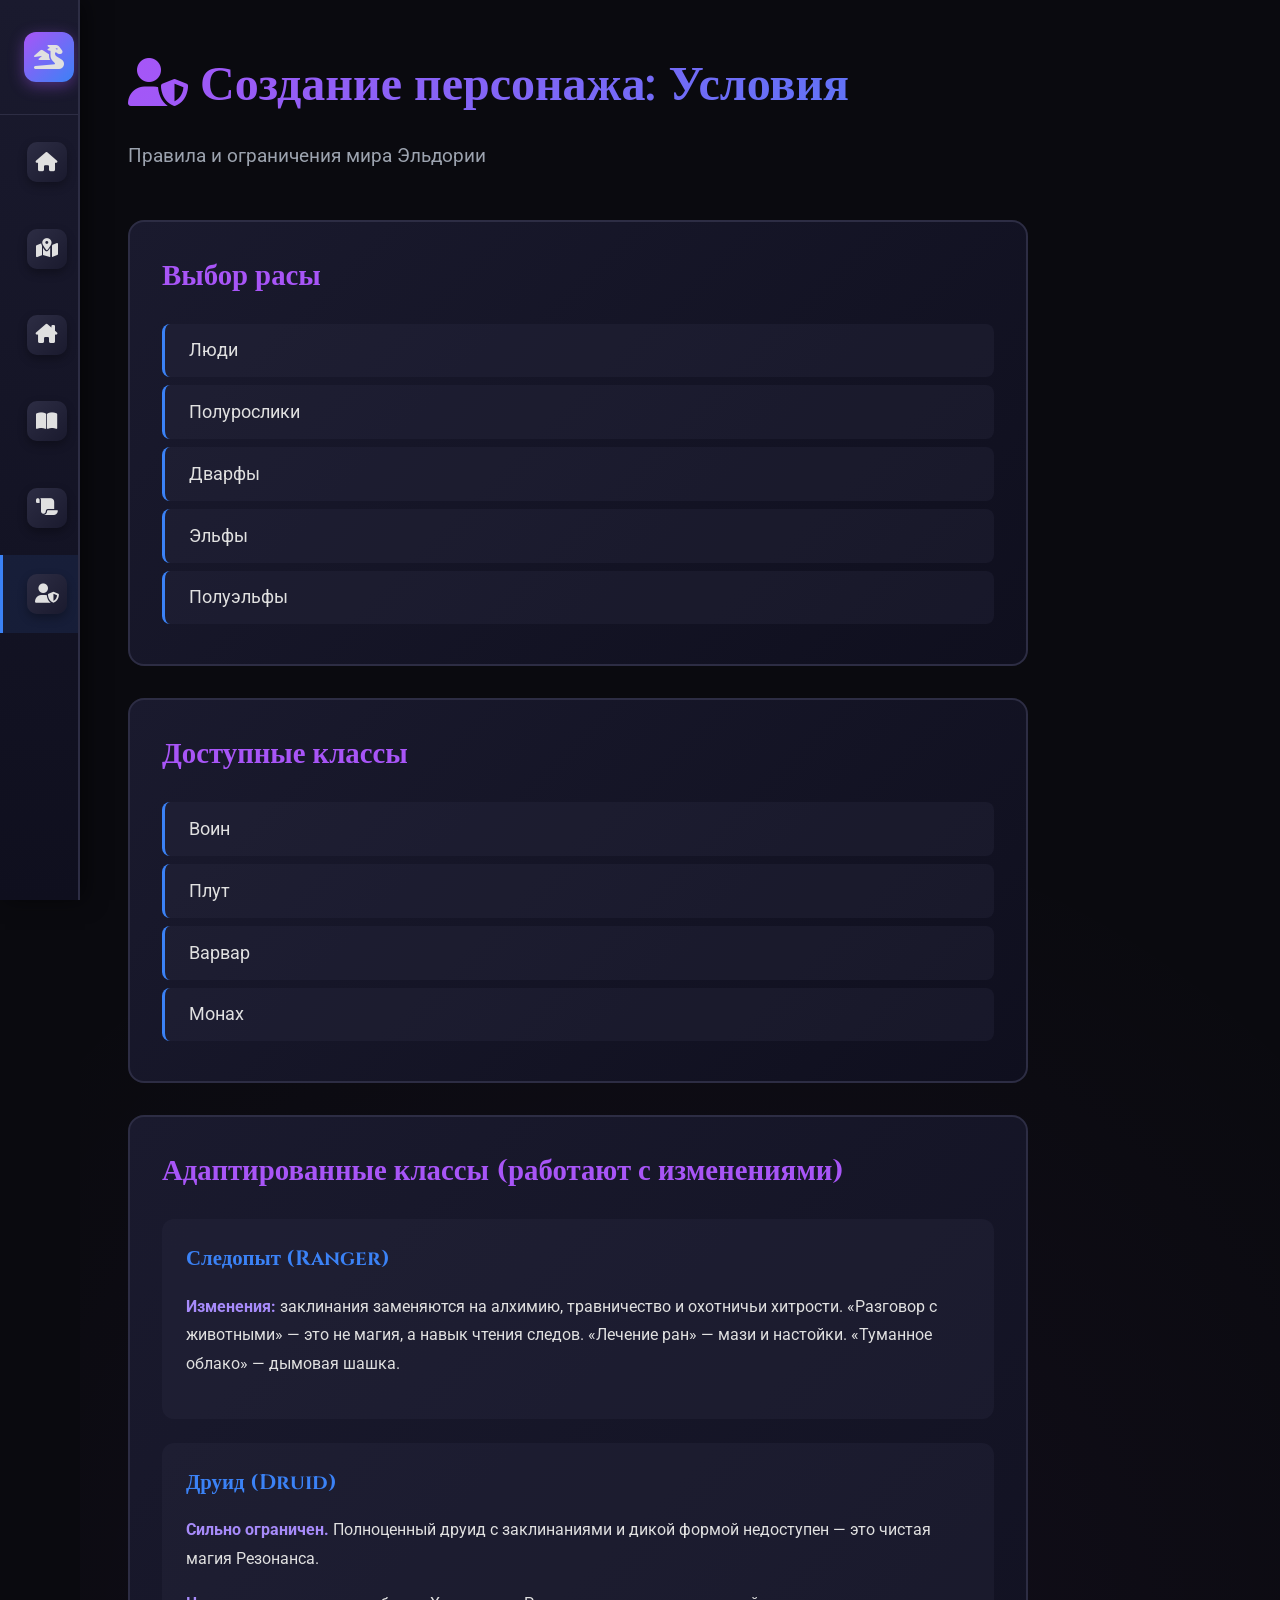
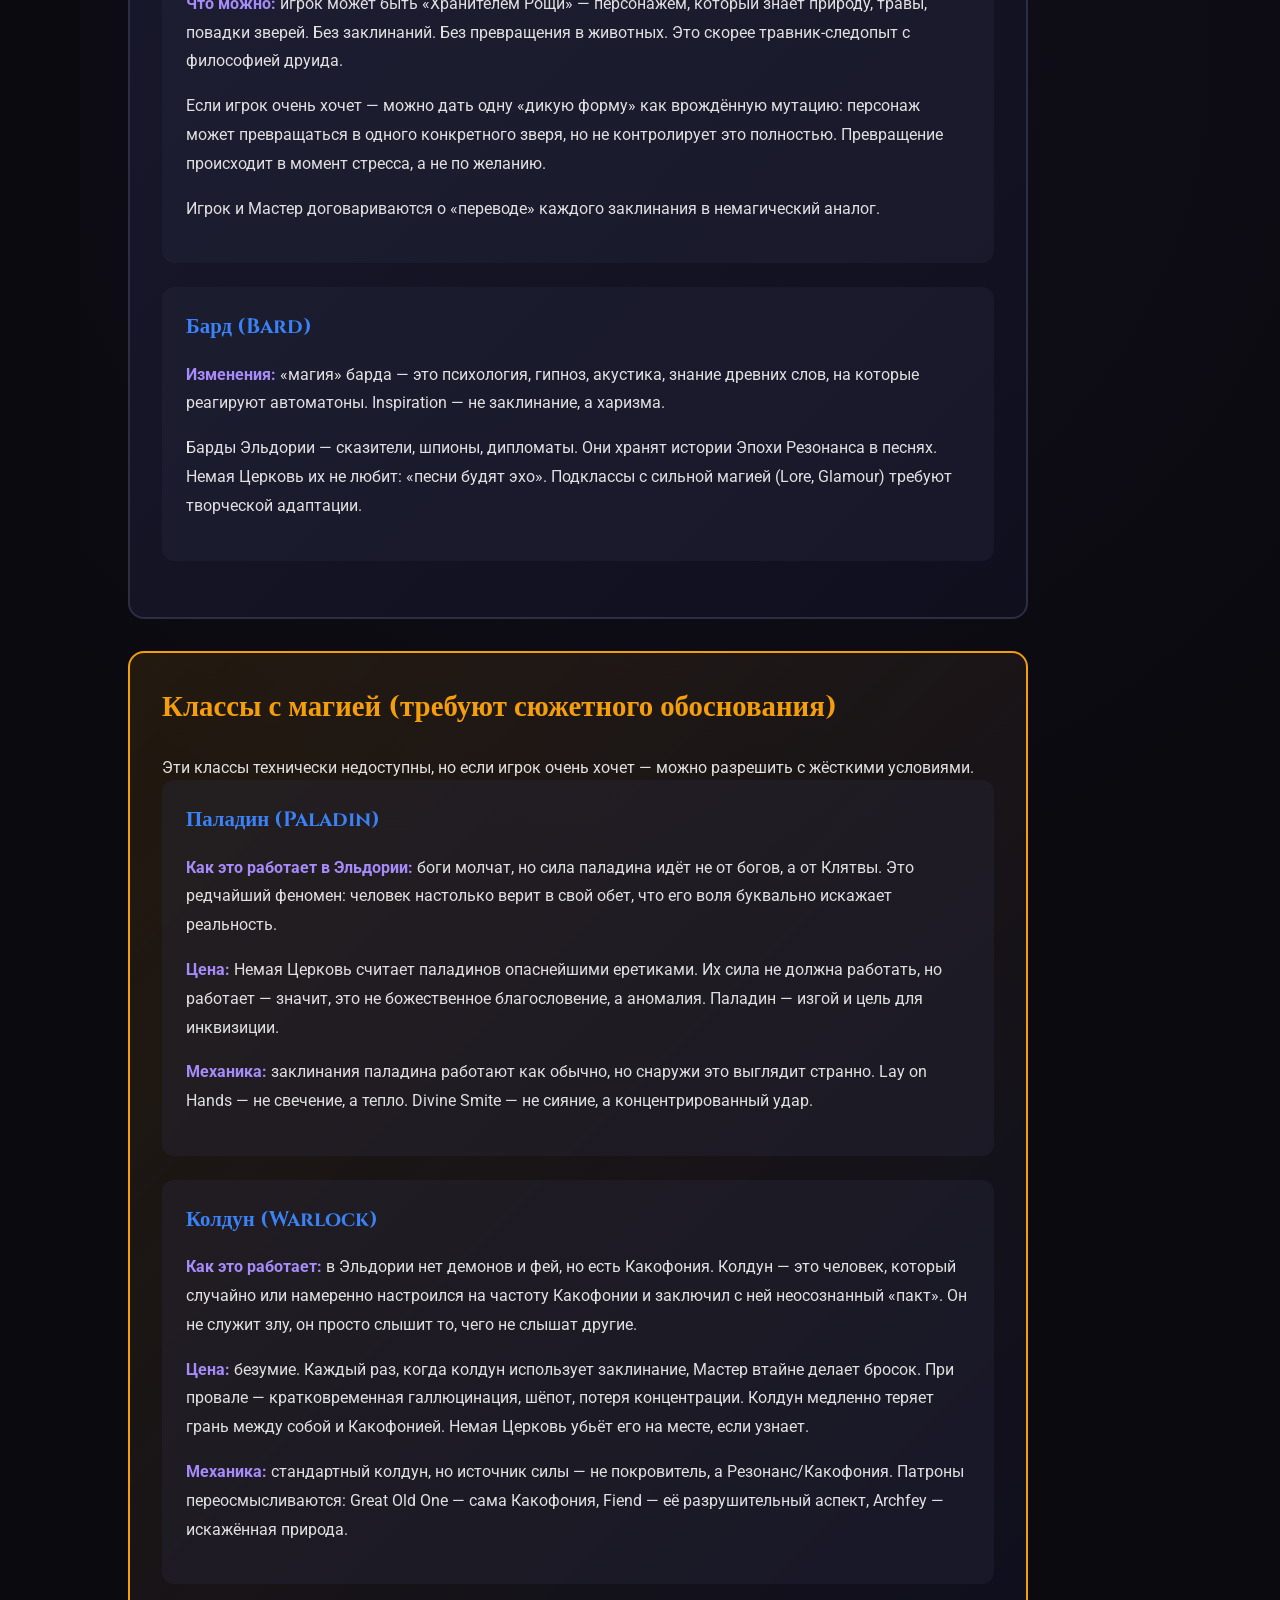
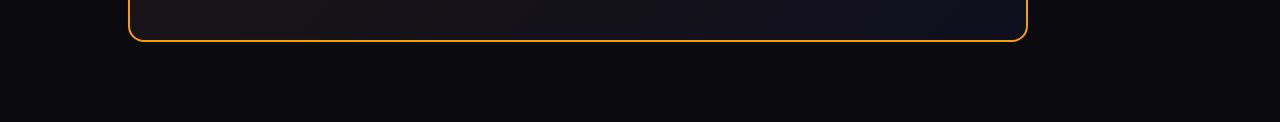
==== sections/character.html @ a22be1c7 "Add files via upload" ====
<!DOCTYPE html>
<html lang="ru">
<head>
    <meta charset="UTF-8">
    <meta name="viewport" content="width=device-width, initial-scale=1.0">
    <title>Создание персонажа - Эльдория</title>
    
    <!-- Font Awesome -->
    <link rel="stylesheet" href="https://cdnjs.cloudflare.com/ajax/libs/font-awesome/6.4.0/css/all.min.css">
    
    <!-- CSS файлы -->
    <link rel="stylesheet" href="../css/base.css">
    <link rel="stylesheet" href="../css/layout.css">
    <link rel="stylesheet" href="../css/components.css">
    <link rel="stylesheet" href="../css/animations.css">
    <link rel="stylesheet" href="../css/homepage.css">
    <link rel="stylesheet" href="../css/sections.css">
    <link rel="stylesheet" href="../css/responsive.css">
</head>
<body>
    <div id="main-content" class="visible">
        <!-- Боковая навигация -->
        <nav class="sidebar">
            <div class="sidebar-header">
                <div class="sidebar-icon">
                    <i class="fas fa-dragon"></i>
                </div>
                <div class="sidebar-title">Эльдория</div>
            </div>
            
            <a href="../index.html" class="nav-item">
                <div class="nav-icon">
                    <i class="fas fa-home"></i>
                </div>
                <span class="nav-text">Главная</span>
            </a>
            
            <a href="maps.html" class="nav-item">
                <div class="nav-icon">
                    <i class="fas fa-map-marked-alt"></i>
                </div>
                <span class="nav-text">Карты</span>
            </a>
            
            <a href="settlements.html" class="nav-item">
                <div class="nav-icon">
                    <i class="fas fa-house-chimney"></i>
                </div>
                <span class="nav-text">Поселения</span>
            </a>
            
            <a href="dictionary.html" class="nav-item">
                <div class="nav-icon">
                    <i class="fas fa-book-open"></i>
                </div>
                <span class="nav-text">Словарь</span>
            </a>
            
            <a href="lore.html" class="nav-item">
                <div class="nav-icon">
                    <i class="fas fa-scroll"></i>
                </div>
                <span class="nav-text">Лор Эльдории</span>
            </a>
            
            <a href="character.html" class="nav-item active">
                <div class="nav-icon">
                    <i class="fas fa-user-shield"></i>
                </div>
                <span class="nav-text">Создание персонажа</span>
            </a>
        </nav>

        <!-- Контент -->
        <main class="content">
            <div class="content-header">
                <h2><i class="fas fa-user-shield"></i> Создание персонажа: Условия</h2>
                <p>Правила и ограничения мира Эльдории</p>
            </div>

            <div class="character-content">
                <div class="char-block">
                    <h3>Выбор расы</h3>
                    <ul class="race-list">
                        <li>Люди</li>
                        <li>Полурослики</li>
                        <li>Дварфы</li>
                        <li>Эльфы</li>
                        <li>Полуэльфы</li>
                    </ul>
                </div>

                <div class="char-block">
                    <h3>Доступные классы</h3>
                    <ul class="class-list">
                        <li>Воин</li>
                        <li>Плут</li>
                        <li>Варвар</li>
                        <li>Монах</li>
                    </ul>
                </div>

                <div class="char-block">
                    <h3>Адаптированные классы (работают с изменениями)</h3>
                    
                    <div class="class-detail">
                        <h4>Следопыт (Ranger)</h4>
                        <p><strong>Изменения:</strong> заклинания заменяются на алхимию, травничество и охотничьи хитрости. «Разговор с животными» — это не магия, а навык чтения следов. «Лечение ран» — мази и настойки. «Туманное облако» — дымовая шашка.</p>
                    </div>

                    <div class="class-detail">
                        <h4>Друид (Druid)</h4>
                        <p><strong>Сильно ограничен.</strong> Полноценный друид с заклинаниями и дикой формой недоступен — это чистая магия Резонанса.</p>
                        <p><strong>Что можно:</strong> игрок может быть «Хранителем Рощи» — персонажем, который знает природу, травы, повадки зверей. Без заклинаний. Без превращения в животных. Это скорее травник-следопыт с философией друида.</p>
                        <p>Если игрок очень хочет — можно дать одну «дикую форму» как врождённую мутацию: персонаж может превращаться в одного конкретного зверя, но не контролирует это полностью. Превращение происходит в момент стресса, а не по желанию.</p>
                        <p>Игрок и Мастер договариваются о «переводе» каждого заклинания в немагический аналог.</p>
                    </div>

                    <div class="class-detail">
                        <h4>Бард (Bard)</h4>
                        <p><strong>Изменения:</strong> «магия» барда — это психология, гипноз, акустика, знание древних слов, на которые реагируют автоматоны. Inspiration — не заклинание, а харизма.</p>
                        <p>Барды Эльдории — сказители, шпионы, дипломаты. Они хранят истории Эпохи Резонанса в песнях. Немая Церковь их не любит: «песни будят эхо». Подклассы с сильной магией (Lore, Glamour) требуют творческой адаптации.</p>
                    </div>
                </div>

                <div class="char-block warning">
                    <h3>Классы с магией (требуют сюжетного обоснования)</h3>
                    <p>Эти классы технически недоступны, но если игрок очень хочет — можно разрешить с жёсткими условиями.</p>
                    
                    <div class="class-detail">
                        <h4>Паладин (Paladin)</h4>
                        <p><strong>Как это работает в Эльдории:</strong> боги молчат, но сила паладина идёт не от богов, а от Клятвы. Это редчайший феномен: человек настолько верит в свой обет, что его воля буквально искажает реальность.</p>
                        <p><strong>Цена:</strong> Немая Церковь считает паладинов опаснейшими еретиками. Их сила не должна работать, но работает — значит, это не божественное благословение, а аномалия. Паладин — изгой и цель для инквизиции.</p>
                        <p><strong>Механика:</strong> заклинания паладина работают как обычно, но снаружи это выглядит странно. Lay on Hands — не свечение, а тепло. Divine Smite — не сияние, а концентрированный удар.</p>
                    </div>

                    <div class="class-detail">
                        <h4>Колдун (Warlock)</h4>
                        <p><strong>Как это работает:</strong> в Эльдории нет демонов и фей, но есть Какофония. Колдун — это человек, который случайно или намеренно настроился на частоту Какофонии и заключил с ней неосознанный «пакт». Он не служит злу, он просто слышит то, чего не слышат другие.</p>
                        <p><strong>Цена:</strong> безумие. Каждый раз, когда колдун использует заклинание, Мастер втайне делает бросок. При провале — кратковременная галлюцинация, шёпот, потеря концентрации. Колдун медленно теряет грань между собой и Какофонией. Немая Церковь убьёт его на месте, если узнает.</p>
                        <p><strong>Механика:</strong> стандартный колдун, но источник силы — не покровитель, а Резонанс/Какофония. Патроны переосмысливаются: Great Old One — сама Какофония, Fiend — её разрушительный аспект, Archfey — искажённая природа.</p>
                    </div>
                </div>
            </div>
        </main>
    </div>

    <script src="../js/main.js"></script>
</body>
</html>
---- css/base.css ----
@import url('https://fonts.googleapis.com/css2?family=Cinzel:wght@400;700;900&family=Roboto:wght@300;400;700&display=swap');

:root {
    --color-bg-primary: #0a0a0f;
    --color-bg-secondary: #1a1a2e;
    --color-bg-tertiary: #0f0f1e;
    --color-border: #2d2d44;
    --color-text-primary: #e0e0e0;
    --color-text-secondary: #9ca3af;
    --color-accent-purple: #a855f7;
    --color-accent-blue: #3b82f6;
    --color-accent-light: #a78bfa;
}

* {
    margin: 0;
    padding: 0;
    box-sizing: border-box;
}

body {
    font-family: 'Roboto', sans-serif;
    background: var(--color-bg-primary);
    color: var(--color-text-primary);
    overflow-x: hidden;
    line-height: 1.6;
}

h1, h2, h3, h4, h5, h6 {
    font-family: 'Cinzel', serif;
}

/* Предотвращение масштабирования на iOS */
* {
    -webkit-tap-highlight-color: transparent;
}

/* Плавная прокрутка */
html {
    scroll-behavior: smooth;
}

/* Улучшение рендеринга шрифтов */
body {
    -webkit-font-smoothing: antialiased;
    -moz-osx-font-smoothing: grayscale;
    text-rendering: optimizeLegibility;
}

/* Оптимизация для мобильных устройств */
@media (max-width: 768px) {
    /* Отключаем hover эффекты на тач-устройствах */
    @media (hover: none) {
        #welcome-banner {
            cursor: default;
        }
    }
    
    /* Улучшаем читаемость */
    #welcome-banner {
        padding: 1rem;
    }
}
---- css/layout.css ----
/* Боковая панель */
.sidebar {
    position: fixed;
    left: 0;
    top: 0;
    height: 100vh;
    width: 80px;
    background: linear-gradient(180deg, var(--color-bg-secondary) 0%, var(--color-bg-tertiary) 100%);
    border-right: 2px solid var(--color-border);
    z-index: 100;
    transition: all 0.4s cubic-bezier(0.4, 0, 0.2, 1);
    overflow: hidden;
    box-shadow: 5px 0 20px rgba(0, 0, 0, 0.5);
}

.sidebar:hover {
    width: 320px;
}

.sidebar-header {
    padding: 2rem 1.5rem;
    border-bottom: 1px solid var(--color-border);
    display: flex;
    align-items: center;
    gap: 1rem;
}

.sidebar-icon {
    width: 50px;
    height: 50px;
    background: linear-gradient(135deg, var(--color-accent-purple), var(--color-accent-blue));
    border-radius: 12px;
    display: flex;
    align-items: center;
    justify-content: center;
    font-size: 1.5rem;
    flex-shrink: 0;
    box-shadow: 0 4px 15px rgba(168, 85, 247, 0.4);
    transition: transform 0.3s ease;
}

.sidebar:hover .sidebar-icon {
    transform: scale(1.1);
}

.sidebar-title {
    font-family: 'Cinzel', serif;
    font-size: 1.5rem;
    font-weight: 700;
    background: linear-gradient(135deg, var(--color-accent-purple), var(--color-accent-blue));
    -webkit-background-clip: text;
    -webkit-text-fill-color: transparent;
    background-clip: text;
    white-space: nowrap;
    opacity: 0;
    transition: opacity 0.3s ease 0.1s;
}

.sidebar:hover .sidebar-title {
    opacity: 1;
}

/* Навигация */
.nav-item {
    position: relative;
    padding: 1.2rem 1.5rem;
    display: flex;
    align-items: center;
    gap: 1rem;
    text-decoration: none;
    color: var(--color-text-primary);
    transition: all 0.3s cubic-bezier(0.4, 0, 0.2, 1);
    border-left: 3px solid transparent;
    margin: 0.5rem 0;
}

.nav-item::before {
    content: '';
    position: absolute;
    left: 0;
    top: 0;
    width: 0;
    height: 100%;
    background: linear-gradient(90deg, rgba(168, 85, 247, 0.2), transparent);
    transition: width 0.3s ease;
}

.nav-item:hover::before {
    width: 100%;
}

.nav-item:hover {
    border-left-color: var(--color-accent-purple);
    background: rgba(168, 85, 247, 0.05);
    transform: translateX(10px);
}

.nav-item.active {
    border-left-color: var(--color-accent-blue);
    background: rgba(59, 130, 246, 0.1);
}

.nav-icon {
    width: 40px;
    height: 40px;
    background: linear-gradient(135deg, var(--color-border), var(--color-bg-secondary));
    border-radius: 10px;
    display: flex;
    align-items: center;
    justify-content: center;
    font-size: 1.2rem;
    flex-shrink: 0;
    box-shadow: 0 4px 10px rgba(0, 0, 0, 0.3);
    transition: all 0.3s ease;
}

.nav-item:hover .nav-icon {
    transform: scale(1.15);
    box-shadow: 0 6px 20px rgba(168, 85, 247, 0.4);
}

.nav-text {
    font-size: 1.1rem;
    font-weight: 500;
    white-space: nowrap;
    opacity: 0;
    transition: opacity 0.3s ease 0.1s;
}

.sidebar:hover .nav-text {
    opacity: 1;
}

.nav-item:hover .nav-text {
    color: var(--color-accent-purple);
}

/* Область контента */
.content {
    margin-left: 80px;
    padding: 3rem;
    min-height: 100vh;
    background: 
        radial-gradient(circle at 50% 50%, rgba(168, 85, 247, 0.05) 0%, transparent 50%),
        var(--color-bg-primary);
}

.content-header {
    margin-bottom: 3rem;
}

.content-header h2 {
    font-size: 3rem;
    font-weight: 700;
    background: linear-gradient(135deg, var(--color-accent-purple), var(--color-accent-blue));
    -webkit-background-clip: text;
    -webkit-text-fill-color: transparent;
    background-clip: text;
    margin-bottom: 1rem;
}

.content-header p {
    font-size: 1.2rem;
    color: var(--color-text-secondary);
}
---- css/components.css ----
/* Карточки */
.card {
    background: linear-gradient(135deg, var(--color-bg-secondary) 0%, var(--color-bg-tertiary) 100%);
    border: 2px solid var(--color-border);
    border-radius: 16px;
    padding: 2rem;
    transition: all 0.4s cubic-bezier(0.4, 0, 0.2, 1);
    position: relative;
    overflow: hidden;
    text-decoration: none;
    color: var(--color-text-primary);
    display: block;
}

.card::before {
    content: '';
    position: absolute;
    top: 0;
    left: -100%;
    width: 100%;
    height: 100%;
    background: linear-gradient(90deg, transparent, rgba(168, 85, 247, 0.1), transparent);
    transition: left 0.5s ease;
}

.card:hover::before {
    left: 100%;
}

.card:hover {
    transform: translateY(-10px);
    border-color: var(--color-accent-purple);
    box-shadow: 0 20px 40px rgba(168, 85, 247, 0.3);
}

.card h3 {
    font-size: 1.5rem;
    color: var(--color-accent-purple);
    margin-bottom: 1rem;
}

.card p {
    color: var(--color-text-secondary);
    line-height: 1.6;
}

.card-grid {
    display: grid;
    grid-template-columns: repeat(auto-fit, minmax(300px, 1fr));
    gap: 2rem;
    margin-top: 2rem;
}

/* Кнопки */
.btn {
    display: inline-flex;
    align-items: center;
    gap: 0.8rem;
    padding: 1rem 2rem;
    background: linear-gradient(135deg, var(--color-bg-secondary), var(--color-bg-tertiary));
    border: 2px solid var(--color-border);
    border-radius: 12px;
    text-decoration: none;
    color: var(--color-text-primary);
    transition: all 0.3s ease;
    cursor: pointer;
    font-size: 1rem;
    font-weight: 500;
}

.btn:hover {
    border-color: var(--color-accent-purple);
    transform: translateY(-3px);
    box-shadow: 0 10px 25px rgba(168, 85, 247, 0.3);
}

/* Иконки Font Awesome */
.icon {
    display: inline-flex;
    align-items: center;
    justify-content: center;
}

.icon-home::before { content: "\f015"; }
.icon-map::before { content: "\f279"; }
.icon-settlement::before { content: "\f015"; }
.icon-book::before { content: "\f02d"; }
.icon-scroll::before { content: "\f70c"; }
.icon-sword::before { content: "\f71c"; }
---- css/animations.css ----
/* Приветственный баннер */
#welcome-banner {
    position: fixed;
    top: 0;
    left: 0;
    width: 100%;
    height: 100vh;
    background: linear-gradient(135deg, #1a0033 0%, #0d001a 50%, #000000 100%);
    z-index: 1000;
    display: flex;
    align-items: center;
    justify-content: center;
    flex-direction: column;
    cursor: pointer;
    transition: all 1s cubic-bezier(0.68, -0.55, 0.265, 1.55);
    overflow: hidden;
}

#welcome-banner::before {
    content: '';
    position: absolute;
    top: 0;
    left: 0;
    width: 100%;
    height: 100%;
    background: 
        radial-gradient(circle at 20% 50%, rgba(120, 0, 255, 0.3) 0%, transparent 50%),
        radial-gradient(circle at 80% 50%, rgba(0, 100, 255, 0.3) 0%, transparent 50%);
    animation: pulse 4s ease-in-out infinite;
}

@keyframes pulse {
    0%, 100% { opacity: 0.5; }
    50% { opacity: 1; }
}

#welcome-banner h1 {
    font-family: 'Cinzel', serif;
    font-size: 5rem;
    font-weight: 900;
    background: linear-gradient(135deg, var(--color-accent-purple), var(--color-accent-blue), var(--color-accent-purple));
    background-size: 200% 200%;
    -webkit-background-clip: text;
    -webkit-text-fill-color: transparent;
    background-clip: text;
    animation: gradient 3s ease infinite;
    text-shadow: 0 0 30px rgba(168, 85, 247, 0.5);
    z-index: 1;
    letter-spacing: 0.1em;
}

@keyframes gradient {
    0%, 100% { background-position: 0% 50%; }
    50% { background-position: 100% 50%; }
}

#welcome-banner .subtitle {
    font-size: 1.5rem;
    color: var(--color-accent-light);
    margin-top: 1rem;
    opacity: 0.8;
    z-index: 1;
    animation: fadeInUp 1s ease 0.5s both;
}

#welcome-banner .click-hint {
    position: absolute;
    bottom: 50px;
    font-size: 1rem;
    color: #6b7280;
    animation: bounce 2s infinite;
    z-index: 1;
}

@keyframes bounce {
    0%, 100% { transform: translateY(0); }
    50% { transform: translateY(-10px); }
}

@keyframes fadeInUp {
    from {
        opacity: 0;
        transform: translateY(20px);
    }
    to {
        opacity: 1;
        transform: translateY(0);
    }
}

#welcome-banner.dismissed {
    transform: translateY(-100%);
    opacity: 0;
}

/* Частицы */
.particle {
    position: absolute;
    width: 4px;
    height: 4px;
    background: rgba(168, 85, 247, 0.6);
    border-radius: 50%;
    animation: float 10s infinite;
}

@keyframes float {
    0%, 100% {
        transform: translateY(0) translateX(0);
        opacity: 0;
    }
    10%, 90% {
        opacity: 1;
    }
    50% {
        transform: translateY(-100vh) translateX(50px);
    }
}

/* Основной контент */
#main-content {
    opacity: 0;
    transition: opacity 0.5s ease 0.5s;
}

#main-content.visible {
    opacity: 1;
}

/* Плавающая анимация */
.floating {
    animation: floating 3s ease-in-out infinite;
}

@keyframes floating {
    0%, 100% { transform: translateY(0px); }
    50% { transform: translateY(-20px); }
}

/* Появление секций */
.section {
    display: none;
    animation: fadeIn 0.5s ease;
}

.section.active {
    display: block;
}

@keyframes fadeIn {
    from {
        opacity: 0;
        transform: translateY(20px);
    }
    to {
        opacity: 1;
        transform: translateY(0);
    }
}

/* ===== ОПТИМИЗАЦИЯ ЗАСТАВКИ ПОД МОБИЛЬНЫЕ ===== */

/* Планшеты */
@media (max-width: 1024px) {
    #welcome-banner h1 {
        font-size: 4rem;
    }
    
    #welcome-banner .subtitle {
        font-size: 1.3rem;
    }
}

/* Планшеты портрет */
@media (max-width: 768px) {
    #welcome-banner h1 {
        font-size: 3rem;
        letter-spacing: 0.05em;
    }
    
    #welcome-banner .subtitle {
        font-size: 1.1rem;
        padding: 0 1rem;
        text-align: center;
    }
    
    #welcome-banner .click-hint {
        font-size: 0.9rem;
        bottom: 30px;
    }
}

/* Мобильные телефоны */
@media (max-width: 480px) {
    #welcome-banner h1 {
        font-size: 2.2rem;
        letter-spacing: 0.02em;
    }
    
    #welcome-banner .subtitle {
        font-size: 1rem;
        padding: 0 1.5rem;
    }
    
    #welcome-banner .click-hint {
        font-size: 0.85rem;
        bottom: 20px;
    }
    
    /* Уменьшаем количество частиц на мобильных */
    .particle {
        width: 3px;
        height: 3px;
    }
}

/* Очень маленькие экраны */
@media (max-width: 320px) {
    #welcome-banner h1 {
        font-size: 1.8rem;
    }
    
    #welcome-banner .subtitle {
        font-size: 0.9rem;
    }
    
    #welcome-banner .click-hint {
        font-size: 0.8rem;
    }
}

/* Landscape orientation (горизонтальная ориентация) */
@media (max-height: 500px) and (orientation: landscape) {
    #welcome-banner h1 {
        font-size: 2.5rem;
        margin-bottom: 0.5rem;
    }
    
    #welcome-banner .subtitle {
        font-size: 1rem;
        margin-top: 0.5rem;
    }
    
    #welcome-banner .click-hint {
        display: none; /* Скрываем подсказку на горизонтальных экранах */
    }
}
---- css/homepage.css ----
/* Главная страница */
.homepage {
    display: flex;
    flex-direction: column;
    align-items: center;
    padding: 0;
    overflow-x: hidden;
}

/* Hero секция */
.hero-section {
    width: 100%;
    min-height: 60vh;
    display: flex;
    align-items: center;
    justify-content: center;
    position: relative;
    background: 
        radial-gradient(circle at 30% 50%, rgba(168, 85, 247, 0.15) 0%, transparent 50%),
        radial-gradient(circle at 70% 50%, rgba(59, 130, 246, 0.15) 0%, transparent 50%),
        linear-gradient(180deg, var(--color-bg-primary) 0%, var(--color-bg-secondary) 100%);
}

.hero-content {
    text-align: center;
    z-index: 1;
    animation: fadeInUp 1.5s ease;
}

.hero-title {
    font-family: 'Cinzel', serif;
    font-size: 6rem;
    font-weight: 900;
    background: linear-gradient(135deg, var(--color-accent-purple), var(--color-accent-blue), var(--color-accent-purple));
    background-size: 200% 200%;
    -webkit-background-clip: text;
    -webkit-text-fill-color: transparent;
    background-clip: text;
    animation: gradient 3s ease infinite;
    letter-spacing: 0.2em;
    margin-bottom: 2rem;
    text-shadow: 0 0 50px rgba(168, 85, 247, 0.5);
}

.hero-divider {
    width: 200px;
    height: 3px;
    background: linear-gradient(90deg, transparent, var(--color-accent-purple), transparent);
    margin: 0 auto 2rem;
    animation: pulse 2s ease-in-out infinite;
}

.hero-subtitle {
    font-size: 1.5rem;
    color: var(--color-accent-light);
    font-style: italic;
    opacity: 0.9;
    letter-spacing: 0.05em;
}

/* Секция с рунами */
.atmosphere-section {
    width: 100%;
    padding: 4rem 0;
    display: flex;
    justify-content: center;
    align-items: center;
    background: linear-gradient(180deg, var(--color-bg-secondary) 0%, var(--color-bg-primary) 100%);
}

.rune-circle {
    position: relative;
    width: 300px;
    height: 300px;
    animation: rotate 60s linear infinite;
}

@keyframes rotate {
    from { transform: rotate(0deg); }
    to { transform: rotate(360deg); }
}

.rune {
    position: absolute;
    font-size: 2.5rem;
    color: var(--color-accent-purple);
    text-shadow: 0 0 20px rgba(168, 85, 247, 0.8);
    animation: runeGlow 2s ease-in-out infinite;
}

.rune:nth-child(1) { top: 0; left: 50%; transform: translateX(-50%); animation-delay: 0s; }
.rune:nth-child(2) { top: 15%; right: 10%; animation-delay: 0.3s; }
.rune:nth-child(3) { top: 50%; right: 0; transform: translateY(-50%); animation-delay: 0.6s; }
.rune:nth-child(4) { bottom: 15%; right: 10%; animation-delay: 0.9s; }
.rune:nth-child(5) { bottom: 0; left: 50%; transform: translateX(-50%); animation-delay: 1.2s; }
.rune:nth-child(6) { bottom: 15%; left: 10%; animation-delay: 1.5s; }
.rune:nth-child(7) { top: 50%; left: 0; transform: translateY(-50%); animation-delay: 1.8s; }

@keyframes runeGlow {
    0%, 100% { opacity: 0.6; text-shadow: 0 0 20px rgba(168, 85, 247, 0.8); }
    50% { opacity: 1; text-shadow: 0 0 40px rgba(168, 85, 247, 1); }
}

/* Цитата */
.quote-section {
    width: 100%;
    padding: 4rem 2rem;
    background: linear-gradient(180deg, var(--color-bg-primary) 0%, var(--color-bg-secondary) 100%);
}

.lore-quote {
    max-width: 800px;
    margin: 0 auto;
    text-align: center;
    padding: 3rem;
    border-left: 4px solid var(--color-accent-purple);
    border-right: 4px solid var(--color-accent-blue);
    background: rgba(168, 85, 247, 0.05);
    border-radius: 16px;
}

.lore-quote p {
    font-size: 1.3rem;
    color: var(--color-text-primary);
    font-style: italic;
    line-height: 1.8;
    margin-bottom: 1.5rem;
}

.lore-quote cite {
    color: var(--color-accent-light);
    font-size: 1rem;
    font-style: normal;
}

/* Тизеры эпох */
.world-teaser {
    width: 100%;
    padding: 4rem 2rem;
    display: grid;
    grid-template-columns: repeat(auto-fit, minmax(300px, 1fr));
    gap: 2rem;
    max-width: 1200px;
    margin: 0 auto;
}

.teaser-card {
    background: linear-gradient(135deg, var(--color-bg-secondary) 0%, var(--color-bg-tertiary) 100%);
    border: 2px solid var(--color-border);
    border-radius: 16px;
    padding: 2.5rem;
    text-align: center;
    transition: all 0.4s cubic-bezier(0.4, 0, 0.2, 1);
    position: relative;
    overflow: hidden;
}

.teaser-card::before {
    content: '';
    position: absolute;
    top: 0;
    left: -100%;
    width: 100%;
    height: 100%;
    background: linear-gradient(90deg, transparent, rgba(168, 85, 247, 0.1), transparent);
    transition: left 0.5s ease;
}

.teaser-card:hover::before {
    left: 100%;
}

.teaser-card:hover {
    transform: translateY(-10px);
    border-color: var(--color-accent-purple);
    box-shadow: 0 20px 40px rgba(168, 85, 247, 0.3);
}

.teaser-icon {
    font-size: 3rem;
    margin-bottom: 1.5rem;
    animation: floating 3s ease-in-out infinite;
}

.teaser-card:nth-child(2) .teaser-icon {
    animation-delay: 0.5s;
}

.teaser-card:nth-child(3) .teaser-icon {
    animation-delay: 1s;
}

.teaser-card h3 {
    font-size: 1.5rem;
    color: var(--color-accent-purple);
    margin-bottom: 1rem;
}

.teaser-card p {
    color: var(--color-text-secondary);
    line-height: 1.6;
}

/* Кнопки исследования */
.explore-section {
    width: 100%;
    padding: 4rem 2rem;
    text-align: center;
    background: linear-gradient(180deg, var(--color-bg-secondary) 0%, var(--color-bg-primary) 100%);
}

.explore-section h2 {
    font-size: 2.5rem;
    color: var(--color-accent-purple);
    margin-bottom: 1rem;
}

.explore-subtitle {
    color: var(--color-text-secondary);
    font-size: 1.2rem;
    margin-bottom: 3rem;
}

.explore-buttons {
    display: flex;
    justify-content: center;
    gap: 1.5rem;
    flex-wrap: wrap;
    max-width: 1000px;
    margin: 0 auto;
}

.explore-btn {
    display: flex;
    align-items: center;
    gap: 0.8rem;
    padding: 1.2rem 2rem;
    background: linear-gradient(135deg, var(--color-bg-secondary) 0%, var(--color-bg-tertiary) 100%);
    border: 2px solid var(--color-border);
    border-radius: 12px;
    text-decoration: none;
    color: var(--color-text-primary);
    transition: all 0.3s ease;
    position: relative;
    overflow: hidden;
}

.explore-btn::before {
    content: '';
    position: absolute;
    top: 0;
    left: -100%;
    width: 100%;
    height: 100%;
    background: linear-gradient(90deg, transparent, rgba(168, 85, 247, 0.2), transparent);
    transition: left 0.5s ease;
}

.explore-btn:hover::before {
    left: 100%;
}

.explore-btn:hover {
    border-color: var(--color-accent-purple);
    transform: translateY(-5px);
    box-shadow: 0 10px 25px rgba(168, 85, 247, 0.3);
}

.btn-icon {
    font-size: 1.5rem;
}

.btn-text {
    font-size: 1.1rem;
    font-weight: 500;
}

/* Футер */
.footer-decoration {
    width: 100%;
    padding: 3rem 2rem;
    display: flex;
    align-items: center;
    justify-content: center;
    gap: 2rem;
    background: var(--color-bg-primary);
}

.decoration-line {
    flex: 1;
    max-width: 200px;
    height: 2px;
    background: linear-gradient(90deg, transparent, var(--color-accent-purple), transparent);
}

.footer-text {
    color: #6b7280;
    font-style: italic;
    font-size: 1rem;
}
---- css/sections.css ----
/* Карты */
.maps-grid {
    display: grid;
    grid-template-columns: repeat(auto-fit, minmax(400px, 1fr));
    gap: 2rem;
    margin-top: 2rem;
}

.map-card {
    background: linear-gradient(135deg, var(--color-bg-secondary) 0%, var(--color-bg-tertiary) 100%);
    border: 2px solid var(--color-border);
    border-radius: 16px;
    padding: 2rem;
    transition: all 0.4s cubic-bezier(0.4, 0, 0.2, 1);
}

.map-card:hover {
    transform: translateY(-5px);
    border-color: var(--color-accent-purple);
    box-shadow: 0 15px 30px rgba(168, 85, 247, 0.3);
}

.map-card h3 {
    font-size: 1.5rem;
    color: var(--color-accent-purple);
    margin-bottom: 1rem;
}

.map-container {
    background: var(--color-bg-primary);
    border-radius: 8px;
    overflow: hidden;
    margin-bottom: 1rem;
}

.map-image {
    width: 100%;
    height: auto;
    display: block;
    transition: transform 0.3s ease;
}

.map-card:hover .map-image {
    transform: scale(1.02);
}

.map-description {
    color: var(--color-text-secondary);
    line-height: 1.6;
}

/* Поселения */
.settlement-detail {
    background: linear-gradient(135deg, var(--color-bg-secondary) 0%, var(--color-bg-tertiary) 100%);
    border: 2px solid var(--color-border);
    border-radius: 16px;
    padding: 2rem;
}

.settlement-map {
    margin-bottom: 2rem;
    border-radius: 12px;
    overflow: hidden;
}

.settlement-map img {
    width: 100%;
    height: auto;
    display: block;
}

.settlement-info h3 {
    font-size: 2rem;
    color: var(--color-accent-purple);
    margin-bottom: 2rem;
}

.info-block {
    background: rgba(168, 85, 247, 0.05);
    border-left: 4px solid var(--color-accent-purple);
    padding: 1.5rem;
    margin-bottom: 2rem;
    border-radius: 0 8px 8px 0;
}

.info-block h4 {
    color: var(--color-accent-blue);
    margin-bottom: 1rem;
    font-size: 1.3rem;
}

.info-block p {
    color: var(--color-text-primary);
    line-height: 1.8;
    margin-bottom: 0.5rem;
}

.residents h4 {
    font-size: 1.5rem;
    color: var(--color-accent-blue);
    margin-bottom: 1.5rem;
}

.resident-card {
    background: rgba(45, 45, 68, 0.3);
    border: 1px solid var(--color-border);
    border-radius: 12px;
    padding: 1.5rem;
    margin-bottom: 1.5rem;
    transition: all 0.3s ease;
}

.resident-card:hover {
    border-color: var(--color-accent-purple);
    background: rgba(168, 85, 247, 0.05);
}

.resident-card h5 {
    font-size: 1.2rem;
    color: var(--color-accent-purple);
    margin-bottom: 1rem;
}

.resident-card p {
    color: var(--color-text-primary);
    line-height: 1.7;
    margin-bottom: 0.5rem;
}

/* Словарь */
.dictionary-grid {
    display: grid;
    grid-template-columns: repeat(auto-fit, minmax(300px, 1fr));
    gap: 1.5rem;
    margin-top: 2rem;
}

.term-card {
    background: linear-gradient(135deg, var(--color-bg-secondary) 0%, var(--color-bg-tertiary) 100%);
    border: 2px solid var(--color-border);
    border-radius: 12px;
    padding: 1.5rem;
    transition: all 0.3s ease;
}

.term-card:hover {
    border-color: var(--color-accent-purple);
    transform: translateY(-3px);
    box-shadow: 0 10px 25px rgba(168, 85, 247, 0.2);
}

.term-card h3 {
    font-size: 1.3rem;
    color: var(--color-accent-purple);
    margin-bottom: 0.8rem;
}

.term-card p {
    color: var(--color-text-secondary);
    line-height: 1.6;
}

/* Лор */
.lore-content {
    max-width: 1000px;
}

.lore-chapter {
    background: linear-gradient(135deg, var(--color-bg-secondary) 0%, var(--color-bg-tertiary) 100%);
    border: 2px solid var(--color-border);
    border-radius: 16px;
    padding: 2.5rem;
    margin-bottom: 2rem;
}

.lore-chapter h3 {
    font-size: 2rem;
    color: var(--color-accent-purple);
    margin-bottom: 2rem;
    padding-bottom: 1rem;
    border-bottom: 2px solid var(--color-border);
}

.lore-block {
    margin-bottom: 2rem;
}

.lore-block h4 {
    font-size: 1.4rem;
    color: var(--color-accent-blue);
    margin-bottom: 1rem;
}

.lore-block p {
    color: var(--color-text-primary);
    line-height: 1.8;
    margin-bottom: 1rem;
}

.lore-block ul, .lore-block ol {
    margin-left: 2rem;
    margin-bottom: 1rem;
}

.lore-block li {
    color: var(--color-text-primary);
    line-height: 1.8;
    margin-bottom: 0.5rem;
}

.lore-block blockquote {
    border-left: 4px solid var(--color-accent-purple);
    padding-left: 1.5rem;
    margin: 1.5rem 0;
    font-style: italic;
    color: var(--color-accent-light);
}

/* Создание персонажа */
.character-content {
    max-width: 900px;
}

.char-block {
    background: linear-gradient(135deg, var(--color-bg-secondary) 0%, var(--color-bg-tertiary) 100%);
    border: 2px solid var(--color-border);
    border-radius: 16px;
    padding: 2rem;
    margin-bottom: 2rem;
}

.char-block h3 {
    font-size: 1.8rem;
    color: var(--color-accent-purple);
    margin-bottom: 1.5rem;
}

.char-block.warning {
    border-color: #f59e0b;
    background: linear-gradient(135deg, rgba(245, 158, 11, 0.1) 0%, var(--color-bg-tertiary) 100%);
}

.char-block.warning h3 {
    color: #f59e0b;
}

.race-list, .class-list {
    list-style: none;
    padding: 0;
}

.race-list li, .class-list li {
    padding: 0.8rem 1.5rem;
    background: rgba(45, 45, 68, 0.3);
    margin-bottom: 0.5rem;
    border-radius: 8px;
    border-left: 3px solid var(--color-accent-blue);
    color: var(--color-text-primary);
    font-size: 1.1rem;
}

.class-detail {
    background: rgba(45, 45, 68, 0.3);
    border-radius: 12px;
    padding: 1.5rem;
    margin-bottom: 1.5rem;
}

.class-detail h4 {
    font-size: 1.3rem;
    color: var(--color-accent-blue);
    margin-bottom: 1rem;
}

.class-detail p {
    color: var(--color-text-primary);
    line-height: 1.8;
    margin-bottom: 1rem;
}

.class-detail strong {
    color: var(--color-accent-light);
}

/* ===== СПИСОК ПОСЕЛЕНИЙ ===== */
.settlements-list {
    display: flex;
    flex-direction: column;
    gap: 2rem;
    margin-top: 2rem;
}

.settlement-preview-card {
    background: linear-gradient(135deg, var(--color-bg-secondary) 0%, var(--color-bg-tertiary) 100%);
    border: 2px solid var(--color-border);
    border-radius: 16px;
    overflow: hidden;
    text-decoration: none;
    color: var(--color-text-primary);
    display: grid;
    grid-template-columns: 400px 1fr;
    transition: all 0.4s cubic-bezier(0.4, 0, 0.2, 1);
    position: relative;
}

.settlement-preview-card:hover {
    border-color: var(--color-accent-purple);
    transform: translateY(-5px);
    box-shadow: 0 20px 40px rgba(168, 85, 247, 0.3);
}

.settlement-preview-card.coming-soon {
    opacity: 0.7;
    cursor: not-allowed;
}

.settlement-preview-card.coming-soon:hover {
    transform: none;
    border-color: var(--color-border);
}

.settlement-preview-image {
    position: relative;
    overflow: hidden;
    height: 300px;
}

.settlement-preview-image img {
    width: 100%;
    height: 100%;
    object-fit: cover;
    transition: transform 0.4s ease;
}

.settlement-preview-card:hover .settlement-preview-image img {
    transform: scale(1.05);
}

.settlement-overlay {
    position: absolute;
    top: 50%;
    left: 50%;
    transform: translate(-50%, -50%);
    width: 60px;
    height: 60px;
    background: rgba(168, 85, 247, 0.9);
    border-radius: 50%;
    display: flex;
    align-items: center;
    justify-content: center;
    opacity: 0;
    transition: opacity 0.3s ease;
}

.settlement-preview-card:hover .settlement-overlay {
    opacity: 1;
}

.settlement-overlay i {
    color: white;
    font-size: 1.5rem;
}

.placeholder-image {
    width: 100%;
    height: 100%;
    background: linear-gradient(135deg, var(--color-bg-tertiary), var(--color-border));
    display: flex;
    align-items: center;
    justify-content: center;
}

.placeholder-image i {
    font-size: 4rem;
    color: var(--color-text-secondary);
}

.settlement-preview-info {
    padding: 2rem;
    display: flex;
    flex-direction: column;
    justify-content: center;
}

.settlement-preview-info h3 {
    font-size: 2rem;
    color: var(--color-accent-purple);
    margin-bottom: 0.5rem;
}

.settlement-type {
    color: var(--color-accent-blue);
    font-size: 1rem;
    margin-bottom: 1rem;
    font-weight: 500;
}

.settlement-description {
    color: var(--color-text-secondary);
    line-height: 1.6;
    margin-bottom: 1.5rem;
}

.settlement-tags {
    display: flex;
    gap: 1rem;
    flex-wrap: wrap;
}

.tag {
    background: rgba(168, 85, 247, 0.1);
    border: 1px solid var(--color-accent-purple);
    padding: 0.5rem 1rem;
    border-radius: 20px;
    font-size: 0.9rem;
    color: var(--color-accent-light);
    display: flex;
    align-items: center;
    gap: 0.5rem;
}

.tag i {
    font-size: 0.8rem;
}

/* Хлебные крошки */
.breadcrumbs {
    margin-bottom: 2rem;
}

.breadcrumb-link {
    color: var(--color-text-secondary);
    text-decoration: none;
    display: inline-flex;
    align-items: center;
    gap: 0.5rem;
    transition: color 0.3s ease;
}

.breadcrumb-link:hover {
    color: var(--color-accent-purple);
}

/* Адаптивность для списка поселений */
@media (max-width: 1024px) {
    .settlement-preview-card {
        grid-template-columns: 300px 1fr;
    }
    
    .settlement-preview-image {
        height: 250px;
    }
}

@media (max-width: 768px) {
    .settlement-preview-card {
        grid-template-columns: 1fr;
    }
    
    .settlement-preview-image {
        height: 250px;
    }
    
    .settlement-preview-info {
        padding: 1.5rem;
    }
    
    .settlement-preview-info h3 {
        font-size: 1.6rem;
    }
    
    .settlement-tags {
        flex-direction: column;
    }
    
    .tag {
        width: fit-content;
    }
}

@media (max-width: 480px) {
    .settlement-preview-image {
        height: 200px;
    }
    
    .settlement-preview-info h3 {
        font-size: 1.4rem;
    }
    
    .settlement-description {
        font-size: 0.95rem;
    }
}

/* ===== АРХИВ ПРИКЛЮЧЕНИЙ (TIMELINE V2) ===== */
.timeline-page {
    padding: 2rem;
}

.archive-layout {
    display: grid;
    grid-template-columns: 350px 1fr;
    gap: 2rem;
    margin-top: 2rem;
    min-height: 70vh;
}

/* Список глав (Оглавление) */
.chapter-list {
    background: linear-gradient(135deg, var(--color-bg-secondary), var(--color-bg-tertiary));
    border: 1px solid var(--color-border);
    border-radius: 16px;
    padding: 1.5rem;
    display: flex;
    flex-direction: column;
    gap: 1rem;
    height: fit-content;
}

.chapter-item {
    display: flex;
    align-items: center;
    gap: 1rem;
    padding: 1rem;
    border-radius: 12px;
    cursor: pointer;
    transition: all 0.3s ease;
    border: 1px solid transparent;
    opacity: 0.6;
}

.chapter-item:hover:not(.locked) {
    background: rgba(168, 85, 247, 0.1);
    border-color: var(--color-accent-purple);
    opacity: 1;
}

.chapter-item.active {
    background: rgba(168, 85, 247, 0.15);
    border-color: var(--color-accent-purple);
    opacity: 1;
    box-shadow: 0 0 20px rgba(168, 85, 247, 0.1);
}

.chapter-item.locked {
    cursor: not-allowed;
}

.chapter-item.locked:hover {
    background: none;
    border-color: transparent;
}

.chapter-status {
    width: 40px;
    height: 40px;
    border-radius: 50%;
    background: var(--color-bg-primary);
    border: 2px solid var(--color-border);
    display: flex;
    align-items: center;
    justify-content: center;
    color: var(--color-text-secondary);
    flex-shrink: 0;
}

.chapter-item.active .chapter-status {
    background: var(--color-accent-purple);
    border-color: var(--color-accent-purple);
    color: #fff;
}

.chapter-info h4 {
    font-size: 1.1rem;
    color: var(--color-text-primary);
    margin-bottom: 0.2rem;
}

.chapter-num {
    font-size: 0.75rem;
    text-transform: uppercase;
    letter-spacing: 1px;
    color: var(--color-accent-light);
    display: block;
    margin-bottom: 0.3rem;
}

.chapter-sub {
    font-size: 0.8rem;
    color: var(--color-text-secondary);
}

/* Область просмотра главы */
.chapter-viewer {
    background: linear-gradient(135deg, var(--color-bg-secondary), var(--color-bg-tertiary));
    border: 1px solid var(--color-border);
    border-radius: 16px;
    padding: 3rem;
    position: relative;
    overflow-y: auto;
    max-height: 80vh;
}

.chapter-content {
    display: none;
    animation: fadeIn 0.5s ease;
}

.chapter-content.active {
    display: block;
}

.chapter-hero {
    border-bottom: 1px solid var(--color-border);
    padding-bottom: 2rem;
    margin-bottom: 2rem;
}

.chapter-hero h3 {
    font-size: 2rem;
    color: var(--color-accent-purple);
    margin-bottom: 1rem;
}

.chapter-meta {
    display: flex;
    gap: 2rem;
    color: var(--color-text-secondary);
    font-size: 0.95rem;
}

.chapter-meta i {
    color: var(--color-accent-blue);
    margin-right: 0.5rem;
}

.event-block {
    margin-bottom: 2.5rem;
}

.event-block h4 {
    font-size: 1.3rem;
    color: var(--color-accent-blue);
    margin-bottom: 1rem;
    display: flex;
    align-items: center;
    gap: 0.8rem;
}

.event-block h4 i {
    color: var(--color-accent-purple);
}

.event-block p {
    color: var(--color-text-primary);
    line-height: 1.7;
    margin-bottom: 1rem;
}

.quest-desc {
    background: rgba(59, 130, 246, 0.05);
    padding: 1rem;
    border-left: 3px solid var(--color-accent-blue);
    border-radius: 0 8px 8px 0;
    margin-bottom: 1rem;
}

.quest-steps {
    list-style: none;
    padding: 0;
}

.quest-steps li {
    padding: 0.8rem 0;
    border-bottom: 1px solid rgba(255, 255, 255, 0.05);
    color: var(--color-text-secondary);
}

.quest-steps li strong {
    color: var(--color-accent-light);
}

/* Заблокированный вид */
.locked-view {
    display: flex;
    align-items: center;
    justify-content: center;
    height: 100%;
    text-align: center;
}

.lock-message i {
    font-size: 4rem;
    color: var(--color-border);
    margin-bottom: 1.5rem;
}

.lock-message h3 {
    font-size: 1.8rem;
    color: var(--color-text-secondary);
    margin-bottom: 1rem;
}

.lock-message p {
    color: #666;
    max-width: 400px;
    margin: 0 auto;
}

/* Адаптивность */
@media (max-width: 1024px) {
    .archive-layout {
        grid-template-columns: 1fr;
    }
    
    .chapter-list {
        flex-direction: row;
        overflow-x: auto;
        padding: 1rem;
    }
    
    .chapter-item {
        min-width: 250px;
    }
    
    .chapter-viewer {
        max-height: none;
        padding: 2rem;
    }
}

@media (max-width: 768px) {
    .chapter-hero h3 {
        font-size: 1.5rem;
    }
    
    .chapter-meta {
        flex-direction: column;
        gap: 0.5rem;
    }
    
    .event-block h4 {
        font-size: 1.1rem;
    }
}

/* ===== ОБНОВЛЕНИЯ ДЛЯ ЛЕТОПИСИ ===== */

/* Разделитель типов глав */
.chapter-type {
    font-size: 0.7rem;
    text-transform: uppercase;
    letter-spacing: 1.5px;
    color: var(--color-accent-purple);
    display: block;
    margin-bottom: 0.3rem;
    font-weight: 700;
}

/* Статус "В процессе" (Луна) */
.chapter-status.current {
    background: var(--color-accent-blue);
    border-color: var(--color-accent-blue);
    color: #fff;
    box-shadow: 0 0 15px rgba(59, 130, 246, 0.4);
}

/* Блок текущего статуса внутри главы */
.current-status {
    background: rgba(59, 130, 246, 0.05);
    border: 1px solid rgba(59, 130, 246, 0.2);
    padding: 1.5rem;
    border-radius: 12px;
    margin-top: 2rem;
}

.current-status h4 {
    color: var(--color-accent-blue);
}

.status-badge.pulsing {
    display: inline-block;
    background: var(--color-accent-blue);
    color: #fff;
    padding: 0.4rem 1.2rem;
    border-radius: 20px;
    font-size: 0.85rem;
    font-weight: 700;
    margin-top: 1rem;
    animation: pulseBadge 2s infinite;
}

@keyframes pulseBadge {
    0% { box-shadow: 0 0 0 0 rgba(59, 130, 246, 0.4); }
    70% { box-shadow: 0 0 0 10px rgba(59, 130, 246, 0); }
    100% { box-shadow: 0 0 0 0 rgba(59, 130, 246, 0); }
}

/* Введение к главе */
.chapter-intro {
    font-style: italic;
    color: var(--color-text-secondary);
    border-left: 3px solid var(--color-accent-purple);
    padding-left: 1rem;
    margin-top: 1rem;
}
---- css/responsive.css ----
/* ===== АДАПТИВНЫЙ ДИЗАЙН ===== */

/* Большие экраны (Desktop 1920px+) */
@media (min-width: 1920px) {
    .content {
        max-width: 1600px;
        margin-left: 320px;
        padding: 4rem;
    }
    
    .hero-title {
        font-size: 7rem;
    }
}

/* Планшеты и небольшие ноутбуки (768px - 1024px) */
@media (max-width: 1024px) {
    .sidebar {
        width: 70px;
    }
    
    .sidebar:hover {
        width: 280px;
    }
    
    .content {
        margin-left: 70px;
        padding: 2rem;
    }
    
    .hero-title {
        font-size: 4rem;
    }
    
    .hero-subtitle {
        font-size: 1.3rem;
    }
    
    .maps-grid {
        grid-template-columns: 1fr;
    }
    
    .world-teaser {
        grid-template-columns: 1fr;
    }
    
    .explore-buttons {
        flex-direction: column;
        align-items: center;
    }
    
    .explore-btn {
        width: 100%;
        max-width: 350px;
    }
    
    .lore-content {
        max-width: 100%;
    }
}

/* Планшеты в портретной ориентации (768px) */
@media (max-width: 768px) {
    /* Sidebar */
    .sidebar {
        width: 100%;
        height: auto;
        position: relative;
        border-right: none;
        border-bottom: 2px solid var(--color-border);
    }
    
    .sidebar:hover {
        width: 100%;
    }
    
    .sidebar-header {
        padding: 1.5rem;
        justify-content: center;
    }
    
    .sidebar-title {
        opacity: 1;
    }
    
    .nav-item {
        flex-direction: row;
        padding: 1rem;
        justify-content: center;
    }
    
    .nav-text {
        opacity: 1;
    }
    
    /* Content */
    .content {
        margin-left: 0;
        margin-top: 0;
        padding: 1.5rem 1rem;
    }
    
    /* Hero */
    .hero-title {
        font-size: 3rem;
        letter-spacing: 0.1em;
    }
    
    .hero-subtitle {
        font-size: 1.1rem;
    }
    
    .hero-divider {
        width: 150px;
    }
    
    /* Runes */
    .rune-circle {
        width: 250px;
        height: 250px;
    }
    
    .rune {
        font-size: 2rem;
    }
    
    /* Cards */
    .card-grid {
        grid-template-columns: 1fr;
        gap: 1.5rem;
    }
    
    .teaser-card {
        padding: 2rem;
    }
    
    /* Settlements */
    .settlement-detail {
        padding: 1.5rem;
    }
    
    .resident-card {
        padding: 1.2rem;
    }
    
    /* Dictionary */
    .dictionary-grid {
        grid-template-columns: 1fr;
    }
    
    /* Lore */
    .lore-chapter {
        padding: 1.5rem;
    }
    
    .lore-chapter h3 {
        font-size: 1.6rem;
    }
    
    .lore-block h4 {
        font-size: 1.2rem;
    }
    
    /* Character */
    .char-block {
        padding: 1.5rem;
    }
    
    .class-detail {
        padding: 1.2rem;
    }
    
    /* Maps */
    .map-card {
        padding: 1.5rem;
    }
    
    .map-container {
        margin-bottom: 0.8rem;
    }
}

/* Мобильные телефоны (480px - 767px) */
@media (max-width: 480px) {
    /* Typography */
    .hero-title {
        font-size: 2.2rem;
        letter-spacing: 0.05em;
    }
    
    .hero-subtitle {
        font-size: 1rem;
    }
    
    .content-header h2 {
        font-size: 1.8rem;
    }
    
    .content-header p {
        font-size: 1rem;
    }
    
    /* Sidebar */
    .sidebar-header {
        padding: 1rem;
    }
    
    .sidebar-icon {
        width: 40px;
        height: 40px;
        font-size: 1.2rem;
    }
    
    .sidebar-title {
        font-size: 1.2rem;
    }
    
    .nav-item {
        padding: 0.8rem;
    }
    
    .nav-icon {
        width: 35px;
        height: 35px;
        font-size: 1rem;
    }
    
    .nav-text {
        font-size: 1rem;
    }
    
    /* Runes */
    .rune-circle {
        width: 200px;
        height: 200px;
    }
    
    .rune {
        font-size: 1.5rem;
    }
    
    /* Quote */
    .lore-quote {
        padding: 1.5rem;
    }
    
    .lore-quote p {
        font-size: 1rem;
    }
    
    .lore-quote cite {
        font-size: 0.9rem;
    }
    
    /* Cards */
    .card {
        padding: 1.5rem;
    }
    
    .card h3 {
        font-size: 1.3rem;
    }
    
    .teaser-card {
        padding: 1.5rem;
    }
    
    .teaser-icon {
        font-size: 2.5rem;
    }
    
    .teaser-card h3 {
        font-size: 1.3rem;
    }
    
    /* Buttons */
    .explore-section h2 {
        font-size: 1.6rem;
    }
    
    .explore-subtitle {
        font-size: 1rem;
        margin-bottom: 2rem;
    }
    
    .explore-btn {
        padding: 1rem 1.5rem;
    }
    
    .btn-icon {
        font-size: 1.2rem;
    }
    
    .btn-text {
        font-size: 1rem;
    }
    
    /* Settlements */
    .settlement-map img {
        width: 100%;
        height: auto;
    }
    
    .settlement-info h3 {
        font-size: 1.5rem;
    }
    
    .resident-card h5 {
        font-size: 1.1rem;
    }
    
    /* Dictionary */
    .term-card h3 {
        font-size: 1.2rem;
    }
    
    .term-card p {
        font-size: 0.95rem;
    }
    
    /* Lore */
    .lore-chapter {
        padding: 1.2rem;
        margin-bottom: 1.5rem;
    }
    
    .lore-chapter h3 {
        font-size: 1.4rem;
        margin-bottom: 1.5rem;
    }
    
    .lore-block {
        margin-bottom: 1.5rem;
    }
    
    .lore-block h4 {
        font-size: 1.1rem;
    }
    
    .lore-block p,
    .lore-block li {
        font-size: 0.95rem;
        line-height: 1.6;
    }
    
    .lore-block blockquote {
        padding-left: 1rem;
        font-size: 0.95rem;
    }
    
    /* Character */
    .char-block h3 {
        font-size: 1.4rem;
    }
    
    .class-detail h4 {
        font-size: 1.1rem;
    }
    
    .class-detail p {
        font-size: 0.95rem;
    }
    
    .race-list li,
    .class-list li {
        padding: 0.7rem 1rem;
        font-size: 1rem;
    }
    
    /* Maps */
    .map-card h3 {
        font-size: 1.3rem;
    }
    
    .map-description {
        font-size: 0.95rem;
    }
    
    /* Footer */
    .footer-decoration {
        flex-direction: column;
        gap: 1rem;
        padding: 2rem 1rem;
    }
    
    .decoration-line {
        max-width: 150px;
        width: 100%;
    }
}

/* Очень маленькие экраны (320px - 479px) */
@media (max-width: 320px) {
    .hero-title {
        font-size: 1.8rem;
    }
    
    .hero-subtitle {
        font-size: 0.9rem;
    }
    
    .content {
        padding: 1rem 0.5rem;
    }
    
    .content-header h2 {
        font-size: 1.5rem;
    }
    
    .card,
    .teaser-card,
    .resident-card,
    .term-card,
    .lore-chapter,
    .char-block {
        padding: 1rem;
    }
    
    .explore-btn {
        width: 100%;
        padding: 0.9rem 1rem;
        font-size: 0.9rem;
    }
}

/* Landscape orientation on mobile */
@media (max-height: 500px) and (orientation: landscape) {
    .hero-section {
        min-height: 40vh;
    }
    
    .hero-title {
        font-size: 2.5rem;
    }
    
    .atmosphere-section {
        padding: 2rem 0;
    }
    
    .rune-circle {
        width: 150px;
        height: 150px;
    }
}

/* Плавные переходы для всех устройств */
* {
    transition-property: transform, opacity, background-color, border-color;
    transition-duration: 0.3s;
    transition-timing-function: ease;
}

/* Улучшение для тач-устройств */
@media (hover: none) {
    .nav-item:hover {
        transform: none;
    }
    
    .card:hover,
    .teaser-card:hover,
    .map-card:hover {
        transform: none;
    }
    
    .explore-btn:active {
        transform: scale(0.98);
    }
}

/* Предотвращение горизонтального скролла */
html, body {
    overflow-x: hidden;
    max-width: 100%;
}

/* Оптимизация изображений */
img {
    max-width: 100%;
    height: auto;
    display: block;
}

/* Улучшение читаемости на мобильных */
@media (max-width: 768px) {
    p, li {
        font-size: 1rem;
        line-height: 1.6;
    }
    
    h1, h2, h3, h4, h5, h6 {
        line-height: 1.3;
    }
}
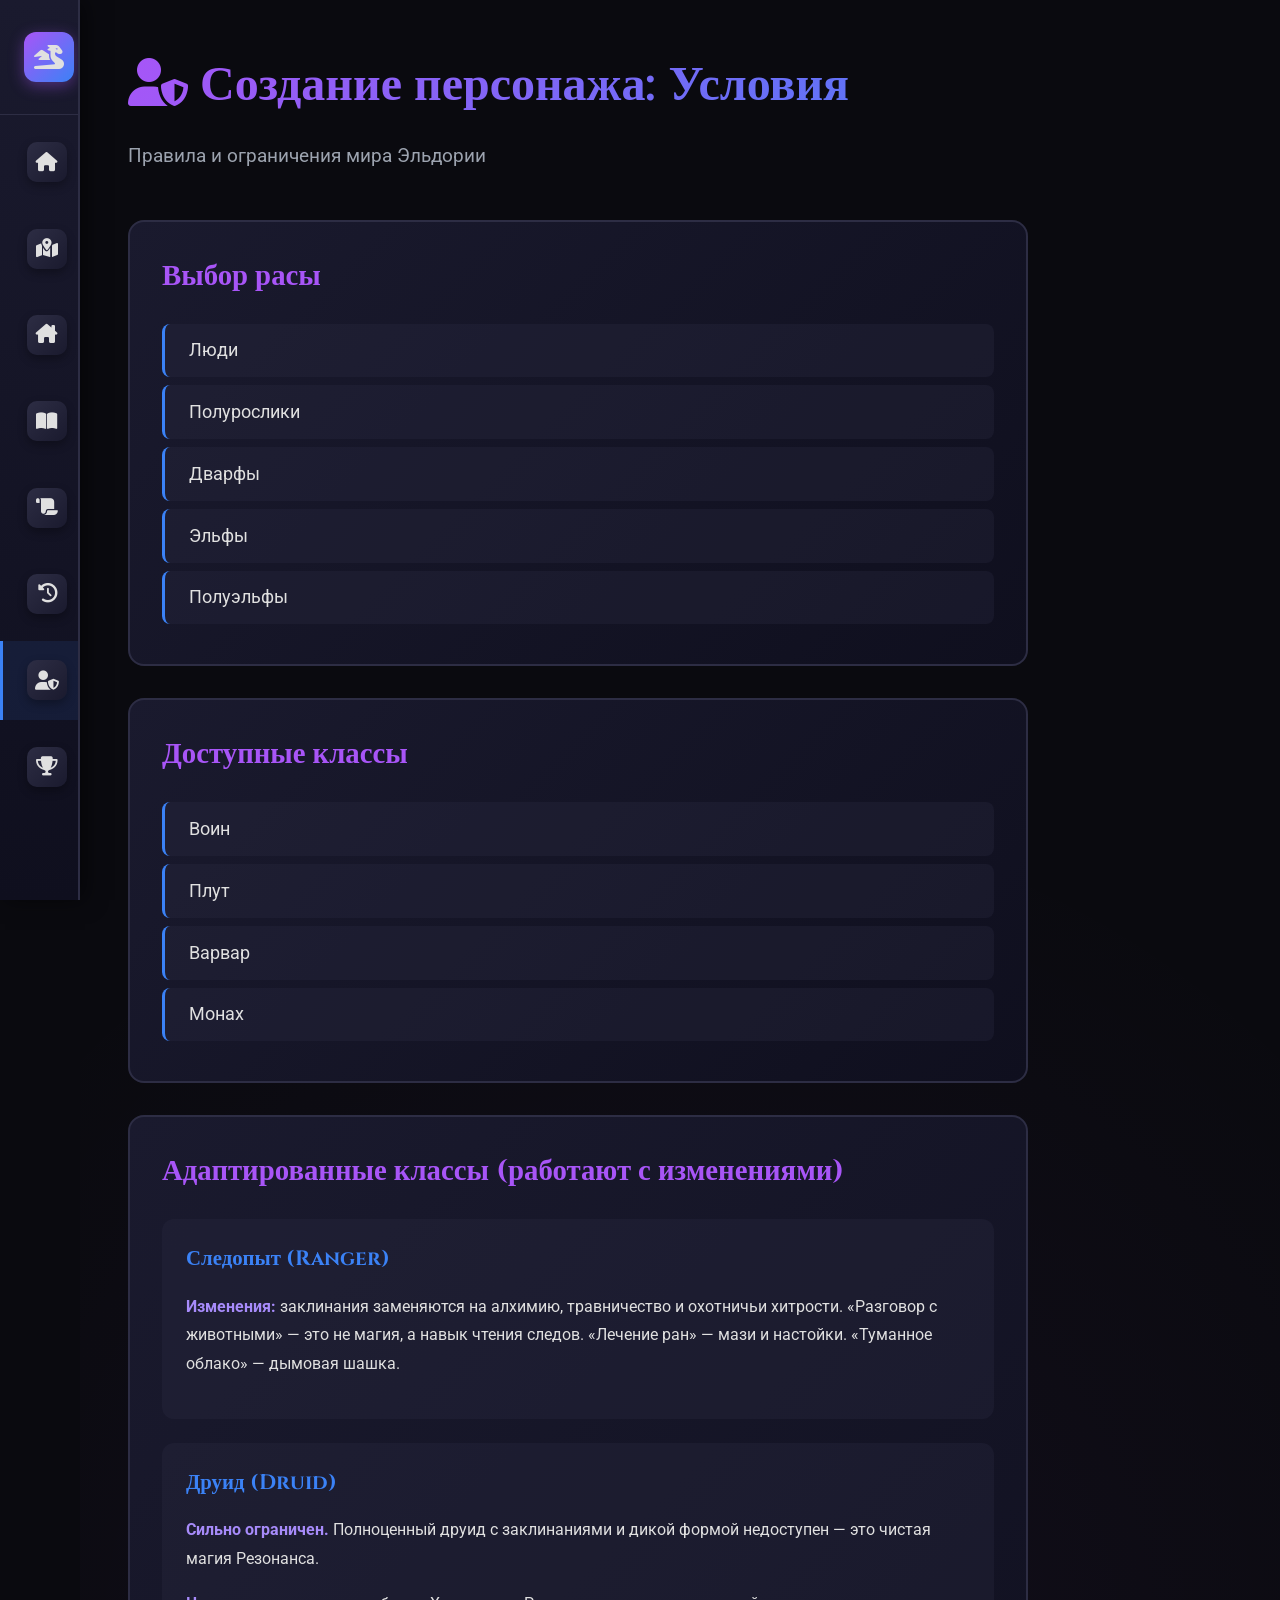
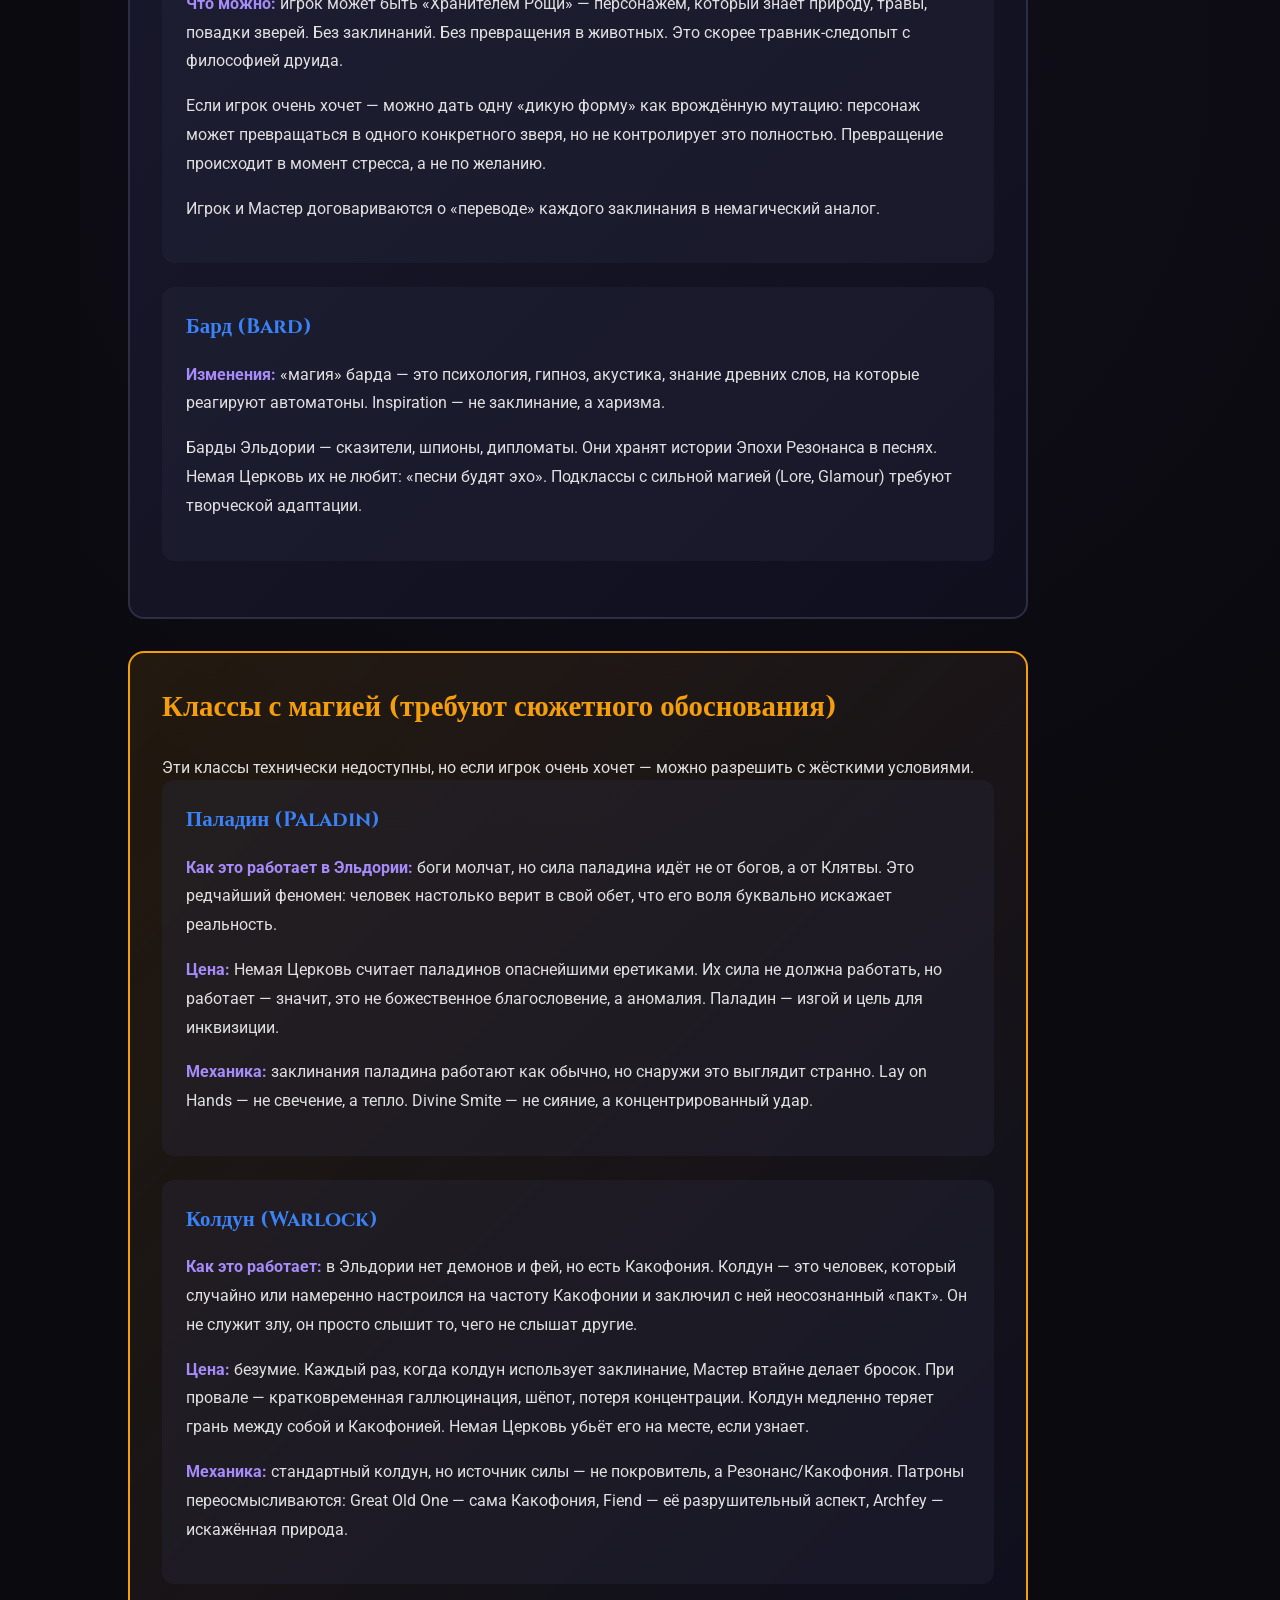
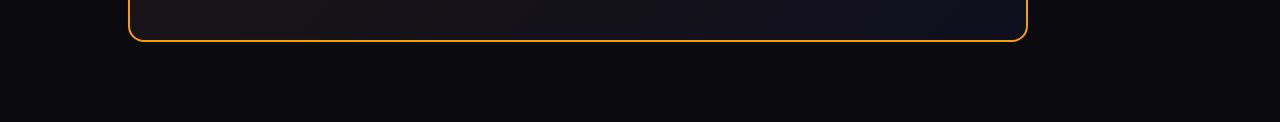
==== commit c92307ed: "Add files via upload" ====
--- a/sections/character.html
+++ b/sections/character.html
@@ -4,11 +4,8 @@
     <meta charset="UTF-8">
     <meta name="viewport" content="width=device-width, initial-scale=1.0">
     <title>Создание персонажа - Эльдория</title>
-    
-    <!-- Font Awesome -->
+    <link rel="icon" type="image/png" href="../favicon.png">
     <link rel="stylesheet" href="https://cdnjs.cloudflare.com/ajax/libs/font-awesome/6.4.0/css/all.min.css">
-    
-    <!-- CSS файлы -->
     <link rel="stylesheet" href="../css/base.css">
     <link rel="stylesheet" href="../css/layout.css">
     <link rel="stylesheet" href="../css/components.css">
@@ -19,95 +16,46 @@
 </head>
 <body>
     <div id="main-content" class="visible">
-        <!-- Боковая навигация -->
         <nav class="sidebar">
             <div class="sidebar-header">
-                <div class="sidebar-icon">
-                    <i class="fas fa-dragon"></i>
-                </div>
+                <div class="sidebar-icon"><i class="fas fa-dragon"></i></div>
                 <div class="sidebar-title">Эльдория</div>
             </div>
-            
-            <a href="../index.html" class="nav-item">
-                <div class="nav-icon">
-                    <i class="fas fa-home"></i>
-                </div>
-                <span class="nav-text">Главная</span>
-            </a>
-            
-            <a href="maps.html" class="nav-item">
-                <div class="nav-icon">
-                    <i class="fas fa-map-marked-alt"></i>
-                </div>
-                <span class="nav-text">Карты</span>
-            </a>
-            
-            <a href="settlements.html" class="nav-item">
-                <div class="nav-icon">
-                    <i class="fas fa-house-chimney"></i>
-                </div>
-                <span class="nav-text">Поселения</span>
-            </a>
-            
-            <a href="dictionary.html" class="nav-item">
-                <div class="nav-icon">
-                    <i class="fas fa-book-open"></i>
-                </div>
-                <span class="nav-text">Словарь</span>
-            </a>
-            
-            <a href="lore.html" class="nav-item">
-                <div class="nav-icon">
-                    <i class="fas fa-scroll"></i>
-                </div>
-                <span class="nav-text">Лор Эльдории</span>
-            </a>
-            
-            <a href="character.html" class="nav-item active">
-                <div class="nav-icon">
-                    <i class="fas fa-user-shield"></i>
-                </div>
-                <span class="nav-text">Создание персонажа</span>
-            </a>
+            <a href="../index.html" class="nav-item"><div class="nav-icon"><i class="fas fa-home"></i></div><span class="nav-text">Главная</span></a>
+            <a href="maps.html" class="nav-item"><div class="nav-icon"><i class="fas fa-map-marked-alt"></i></div><span class="nav-text">Карты</span></a>
+            <a href="settlements.html" class="nav-item"><div class="nav-icon"><i class="fas fa-house-chimney"></i></div><span class="nav-text">Поселения</span></a>
+            <a href="dictionary.html" class="nav-item"><div class="nav-icon"><i class="fas fa-book-open"></i></div><span class="nav-text">Словарь</span></a>
+            <a href="lore.html" class="nav-item"><div class="nav-icon"><i class="fas fa-scroll"></i></div><span class="nav-text">Лор Эльдории</span></a>
+            <a href="timeline.html" class="nav-item"><div class="nav-icon"><i class="fas fa-history"></i></div><span class="nav-text">Летопись</span></a>
+            <a href="character.html" class="nav-item active"><div class="nav-icon"><i class="fas fa-user-shield"></i></div><span class="nav-text">Создание персонажа</span></a>
+            <!-- ДОБАВЛЕНО: Ссылка на Достижения -->
+            <a href="achievements.html" class="nav-item"><div class="nav-icon"><i class="fas fa-trophy"></i></div><span class="nav-text">Достижения</span></a>
         </nav>
 
-        <!-- Контент -->
         <main class="content">
             <div class="content-header">
                 <h2><i class="fas fa-user-shield"></i> Создание персонажа: Условия</h2>
                 <p>Правила и ограничения мира Эльдории</p>
             </div>
-
             <div class="character-content">
                 <div class="char-block">
                     <h3>Выбор расы</h3>
                     <ul class="race-list">
-                        <li>Люди</li>
-                        <li>Полурослики</li>
-                        <li>Дварфы</li>
-                        <li>Эльфы</li>
-                        <li>Полуэльфы</li>
+                        <li>Люди</li><li>Полурослики</li><li>Дварфы</li><li>Эльфы</li><li>Полуэльфы</li>
                     </ul>
                 </div>
-
                 <div class="char-block">
                     <h3>Доступные классы</h3>
                     <ul class="class-list">
-                        <li>Воин</li>
-                        <li>Плут</li>
-                        <li>Варвар</li>
-                        <li>Монах</li>
+                        <li>Воин</li><li>Плут</li><li>Варвар</li><li>Монах</li>
                     </ul>
                 </div>
-
                 <div class="char-block">
                     <h3>Адаптированные классы (работают с изменениями)</h3>
-                    
                     <div class="class-detail">
                         <h4>Следопыт (Ranger)</h4>
                         <p><strong>Изменения:</strong> заклинания заменяются на алхимию, травничество и охотничьи хитрости. «Разговор с животными» — это не магия, а навык чтения следов. «Лечение ран» — мази и настойки. «Туманное облако» — дымовая шашка.</p>
                     </div>
-
                     <div class="class-detail">
                         <h4>Друид (Druid)</h4>
                         <p><strong>Сильно ограничен.</strong> Полноценный друид с заклинаниями и дикой формой недоступен — это чистая магия Резонанса.</p>
@@ -115,25 +63,21 @@
                         <p>Если игрок очень хочет — можно дать одну «дикую форму» как врождённую мутацию: персонаж может превращаться в одного конкретного зверя, но не контролирует это полностью. Превращение происходит в момент стресса, а не по желанию.</p>
                         <p>Игрок и Мастер договариваются о «переводе» каждого заклинания в немагический аналог.</p>
                     </div>
-
                     <div class="class-detail">
                         <h4>Бард (Bard)</h4>
                         <p><strong>Изменения:</strong> «магия» барда — это психология, гипноз, акустика, знание древних слов, на которые реагируют автоматоны. Inspiration — не заклинание, а харизма.</p>
                         <p>Барды Эльдории — сказители, шпионы, дипломаты. Они хранят истории Эпохи Резонанса в песнях. Немая Церковь их не любит: «песни будят эхо». Подклассы с сильной магией (Lore, Glamour) требуют творческой адаптации.</p>
                     </div>
                 </div>
-
                 <div class="char-block warning">
                     <h3>Классы с магией (требуют сюжетного обоснования)</h3>
                     <p>Эти классы технически недоступны, но если игрок очень хочет — можно разрешить с жёсткими условиями.</p>
-                    
                     <div class="class-detail">
                         <h4>Паладин (Paladin)</h4>
                         <p><strong>Как это работает в Эльдории:</strong> боги молчат, но сила паладина идёт не от богов, а от Клятвы. Это редчайший феномен: человек настолько верит в свой обет, что его воля буквально искажает реальность.</p>
                         <p><strong>Цена:</strong> Немая Церковь считает паладинов опаснейшими еретиками. Их сила не должна работать, но работает — значит, это не божественное благословение, а аномалия. Паладин — изгой и цель для инквизиции.</p>
                         <p><strong>Механика:</strong> заклинания паладина работают как обычно, но снаружи это выглядит странно. Lay on Hands — не свечение, а тепло. Divine Smite — не сияние, а концентрированный удар.</p>
                     </div>
-
                     <div class="class-detail">
                         <h4>Колдун (Warlock)</h4>
                         <p><strong>Как это работает:</strong> в Эльдории нет демонов и фей, но есть Какофония. Колдун — это человек, который случайно или намеренно настроился на частоту Какофонии и заключил с ней неосознанный «пакт». Он не служит злу, он просто слышит то, чего не слышат другие.</p>
@@ -144,7 +88,7 @@
             </div>
         </main>
     </div>
-
     <script src="../js/main.js"></script>
+    <!-- Скрипт load-sidebar.js УДАЛЕН, так как меню прописано вручную -->
 </body>
 </html>
--- a/css/sections.css
+++ b/css/sections.css
@@ -803,4 +803,651 @@
     border-left: 3px solid var(--color-accent-purple);
     padding-left: 1rem;
     margin-top: 1rem;
+}
+
+/* ===== LIGHTBOX ДЛЯ КАРТ ===== */
+.map-clickable {
+    cursor: zoom-in;
+    position: relative;
+    overflow: hidden;
+}
+
+.map-zoom-hint {
+    position: absolute;
+    top: 50%;
+    left: 50%;
+    transform: translate(-50%, -50%);
+    width: 50px;
+    height: 50px;
+    background: rgba(168, 85, 247, 0.8);
+    border-radius: 50%;
+    display: flex;
+    align-items: center;
+    justify-content: center;
+    opacity: 0;
+    transition: opacity 0.3s ease;
+    pointer-events: none;
+}
+
+.map-zoom-hint i {
+    color: white;
+    font-size: 1.3rem;
+}
+
+.map-clickable:hover .map-zoom-hint {
+    opacity: 1;
+}
+
+.map-clickable:hover .map-image {
+    transform: scale(1.05);
+}
+
+/* Модальное окно */
+.map-modal {
+    position: fixed;
+    top: 0;
+    left: 0;
+    width: 100%;
+    height: 100%;
+    background: rgba(0, 0, 0, 0.95);
+    z-index: 10000;
+    display: flex;
+    align-items: center;
+    justify-content: center;
+    opacity: 0;
+    visibility: hidden;
+    transition: all 0.3s ease;
+}
+
+.map-modal.active {
+    opacity: 1;
+    visibility: visible;
+}
+
+.map-modal-content {
+    position: relative;
+    max-width: 95vw;
+    max-height: 95vh;
+    display: flex;
+    flex-direction: column;
+    align-items: center;
+}
+
+.map-modal-image {
+    max-width: 100%;
+    max-height: 85vh;
+    object-fit: contain;
+    border-radius: 8px;
+    box-shadow: 0 20px 60px rgba(0, 0, 0, 0.5);
+    transform: scale(0.9);
+    transition: transform 0.3s ease;
+}
+
+.map-modal.active .map-modal-image {
+    transform: scale(1);
+}
+
+.map-modal-caption {
+    color: white;
+    margin-top: 1rem;
+    font-size: 1.1rem;
+    text-align: center;
+    font-weight: 500;
+}
+
+.map-modal-close {
+    position: absolute;
+    top: -50px;
+    right: 0;
+    background: rgba(168, 85, 247, 0.9);
+    border: none;
+    color: white;
+    width: 40px;
+    height: 40px;
+    border-radius: 50%;
+    cursor: pointer;
+    font-size: 1.2rem;
+    display: flex;
+    align-items: center;
+    justify-content: center;
+    transition: all 0.3s ease;
+}
+
+.map-modal-close:hover {
+    background: var(--color-accent-purple);
+    transform: rotate(90deg);
+}
+
+/* Адаптивность для мобильных */
+@media (max-width: 768px) {
+    .map-modal-close {
+        top: 10px;
+        right: 10px;
+    }
+
+    .map-modal-content {
+        padding: 1rem;
+    }
+
+    .map-modal-caption {
+        font-size: 0.95rem;
+        padding: 0 1rem;
+    }
+}
+
+/* ===== ДОПОЛНИТЕЛЬНЫЕ СТИЛИ ДЛЯ ЛЕТОПИСИ ===== */
+
+/* Бейдж "Завершён" */
+.completed-badge {
+    background: #10b981;
+    color: #fff;
+    padding: 0.3rem 0.8rem;
+    border-radius: 20px;
+    font-size: 0.8rem;
+    font-weight: 700;
+    margin-left: 1rem;
+    display: inline-flex;
+    align-items: center;
+    gap: 0.4rem;
+}
+
+/* Стилизованные цитаты */
+.event-block blockquote {
+    border-left: 4px solid var(--color-accent-purple);
+    padding: 1rem 1.5rem;
+    margin: 1rem 0;
+    background: rgba(168, 85, 247, 0.05);
+    border-radius: 0 8px 8px 0;
+    font-style: italic;
+    color: var(--color-text-primary);
+}
+
+/* Блок последствий */
+.consequences {
+    background: linear-gradient(135deg, rgba(168, 85, 247, 0.08), rgba(59, 130, 246, 0.05));
+    border: 1px solid var(--color-accent-purple);
+    border-radius: 12px;
+    padding: 2rem;
+    margin-top: 2rem;
+}
+
+.consequence-block {
+    background: rgba(10, 10, 15, 0.5);
+    border-left: 4px solid var(--color-accent-blue);
+    padding: 1.2rem 1.5rem;
+    margin-bottom: 1.5rem;
+    border-radius: 0 8px 8px 0;
+}
+
+.consequence-block:last-child {
+    margin-bottom: 0;
+}
+
+.consequence-block h5 {
+    font-size: 1.1rem;
+    color: var(--color-accent-blue);
+    margin-bottom: 0.8rem;
+    display: flex;
+    align-items: center;
+    gap: 0.6rem;
+}
+
+.consequence-block h5 i {
+    color: var(--color-accent-purple);
+}
+
+.consequence-block p {
+    color: var(--color-text-primary);
+    line-height: 1.7;
+    margin-bottom: 0.5rem;
+}
+
+.consequence-block.warning-block {
+    border-left-color: #f59e0b;
+    background: rgba(245, 158, 11, 0.05);
+}
+
+.consequence-block.warning-block h5 {
+    color: #f59e0b;
+}
+
+.consequence-block.warning-block blockquote {
+    border-left-color: #f59e0b;
+    background: rgba(245, 158, 11, 0.05);
+    color: var(--color-text-primary);
+}
+
+/* Статусы событий */
+.event-block.highlight {
+    background: rgba(168, 85, 247, 0.05);
+    border: 1px solid rgba(168, 85, 247, 0.2);
+    padding: 1.5rem;
+    border-radius: 12px;
+    margin-bottom: 2.5rem;
+}
+
+/* Адаптивность */
+@media (max-width: 768px) {
+    .completed-badge {
+        display: block;
+        margin: 1rem 0 0 0;
+        width: fit-content;
+    }
+    
+    .consequences {
+        padding: 1.2rem;
+    }
+    
+    .consequence-block {
+        padding: 1rem;
+    }
+    
+    .event-block blockquote {
+        padding: 0.8rem 1rem;
+        font-size: 0.95rem;
+    }
+}
+
+/* ===== СЧЁТЧИК ВРЕМЕНИ ДЛЯ АКТОВ ===== */
+
+.chapter-sub {
+    font-size: 0.8rem;
+    color: var(--color-text-secondary);
+    display: flex;
+    align-items: center;
+    gap: 0.4rem;
+    flex-wrap: wrap;
+}
+
+.status-divider {
+    color: var(--color-border);
+    font-size: 0.6rem;
+}
+
+.chapter-sub i.fa-clock {
+    color: var(--color-accent-purple);
+    font-size: 0.75rem;
+}
+
+.chapter-item.active .chapter-sub i.fa-clock {
+    color: var(--color-accent-blue);
+}
+
+.chapter-item.completed .chapter-sub i.fa-clock {
+    color: #10b981;
+}
+
+/* Адаптивность для мобильных */
+@media (max-width: 480px) {
+    .chapter-sub {
+        flex-direction: column;
+        align-items: flex-start;
+        gap: 0.3rem;
+    }
+    
+    .status-divider {
+        display: none;
+    }
+}
+
+/* ===== ЗУМ ДЛЯ КАРТ ===== */
+
+.map-image-wrapper {
+    position: relative;
+    max-width: 90vw;
+    max-height: 80vh;
+    overflow: hidden;
+    border-radius: 8px;
+    display: flex;
+    align-items: center;
+    justify-content: center;
+    background: rgba(0, 0, 0, 0.3);
+}
+
+.map-modal-image {
+    max-width: 100%;
+    max-height: 80vh;
+    object-fit: contain;
+    border-radius: 8px;
+    box-shadow: 0 20px 60px rgba(0, 0, 0, 0.5);
+    cursor: grab;
+    transform-origin: center center;
+    transition: transform 0.1s ease-out;
+    user-select: none;
+    -webkit-user-drag: none;
+}
+
+.map-modal-image:active {
+    cursor: grabbing;
+}
+
+/* Кнопки зума */
+.map-zoom-controls {
+    position: absolute;
+    bottom: 70px;
+    right: 20px;
+    display: flex;
+    flex-direction: column;
+    gap: 0.5rem;
+    z-index: 10;
+}
+
+.zoom-btn {
+    width: 40px;
+    height: 40px;
+    background: rgba(168, 85, 247, 0.9);
+    border: none;
+    color: white;
+    border-radius: 50%;
+    cursor: pointer;
+    font-size: 1.1rem;
+    display: flex;
+    align-items: center;
+    justify-content: center;
+    transition: all 0.3s ease;
+    box-shadow: 0 4px 15px rgba(0, 0, 0, 0.3);
+}
+
+.zoom-btn:hover {
+    background: var(--color-accent-purple);
+    transform: scale(1.1);
+    box-shadow: 0 6px 20px rgba(168, 85, 247, 0.5);
+}
+
+.zoom-btn:active {
+    transform: scale(0.95);
+}
+
+.zoom-reset {
+    font-size: 0.9rem;
+}
+
+/* Подсказка для зума */
+.map-zoom-hint {
+    position: absolute;
+    top: 50%;
+    left: 50%;
+    transform: translate(-50%, -50%);
+    background: rgba(0, 0, 0, 0.7);
+    color: white;
+    padding: 0.8rem 1.2rem;
+    border-radius: 8px;
+    font-size: 0.9rem;
+    opacity: 0;
+    pointer-events: none;
+    transition: opacity 0.3s ease;
+    z-index: 5;
+}
+
+.map-clickable:hover .map-zoom-hint {
+    opacity: 1;
+}
+
+/* Адаптивность для мобильных */
+@media (max-width: 768px) {
+    .map-zoom-controls {
+        bottom: 80px;
+        right: 15px;
+    }
+
+    .zoom-btn {
+        width: 45px;
+        height: 45px;
+        font-size: 1.2rem;
+    }
+
+    .map-image-wrapper {
+        max-width: 95vw;
+        max-height: 60vh;
+    }
+
+    .map-modal-image {
+        max-height: 60vh;
+    }
+
+    .map-zoom-hint {
+        font-size: 0.8rem;
+        padding: 0.6rem 1rem;
+    }
+}
+
+@media (max-width: 480px) {
+    .map-zoom-controls {
+        bottom: 90px;
+        right: 10px;
+    }
+
+    .zoom-btn {
+        width: 40px;
+        height: 40px;
+    }
+}
+
+/* ===== СТИЛИ ДЛЯ ТРАГЕДИИ В АКТЕ 2 ===== */
+.event-block.tragedy {
+    background: rgba(239, 68, 68, 0.05);
+    border: 1px solid rgba(239, 68, 68, 0.3);
+    padding: 1.5rem;
+    border-radius: 12px;
+    margin-bottom: 2.5rem;
+}
+
+.event-block.tragedy h4 {
+    color: #ef4444;
+}
+
+.event-block.tragedy h4 i {
+    color: #ef4444;
+}
+
+/* ===== СТРАНИЦА ДОСТИЖЕНИЙ ===== */
+
+.character-selector {
+    display: grid;
+    grid-template-columns: repeat(auto-fill, minmax(280px, 1fr));
+    gap: 1rem;
+    margin-bottom: 2rem;
+}
+
+.char-btn {
+    background: rgba(15, 15, 25, 0.6);
+    border: 2px solid var(--color-border);
+    border-radius: 12px;
+    padding: 1.2rem;
+    display: flex;
+    align-items: center;
+    gap: 1rem;
+    cursor: pointer;
+    transition: all 0.3s ease;
+    text-align: left;
+    color: var(--color-text-primary);
+}
+
+.char-btn:hover:not(.locked) {
+    border-color: var(--color-accent-purple);
+    background: rgba(168, 85, 247, 0.1);
+    transform: translateY(-2px);
+}
+
+.char-btn.active {
+    border-color: var(--color-accent-purple);
+    background: rgba(168, 85, 247, 0.15);
+    box-shadow: 0 0 20px rgba(168, 85, 247, 0.2);
+}
+
+.char-btn.locked {
+    opacity: 0.4;
+    cursor: not-allowed;
+    filter: grayscale(1);
+}
+
+.char-avatar {
+    width: 50px;
+    height: 50px;
+    background: rgba(168, 85, 247, 0.2);
+    border-radius: 50%;
+    display: flex;
+    align-items: center;
+    justify-content: center;
+    font-size: 1.5rem;
+    color: var(--color-accent-purple);
+    flex-shrink: 0;
+}
+
+.char-btn.locked .char-avatar {
+    background: rgba(100, 100, 100, 0.2);
+    color: #666;
+}
+
+.char-info {
+    display: flex;
+    flex-direction: column;
+    gap: 0.2rem;
+}
+
+.player-name {
+    font-size: 0.75rem;
+    color: var(--color-text-secondary);
+    text-transform: uppercase;
+    letter-spacing: 1px;
+}
+
+.char-info h3 {
+    font-size: 1.2rem;
+    margin: 0;
+    color: var(--color-text-primary);
+}
+
+.char-class {
+    font-size: 0.85rem;
+    color: var(--color-accent-blue);
+}
+
+/* Список достижений */
+.achievements-list {
+    display: none;
+    flex-direction: column;
+    gap: 1rem;
+}
+
+.achievements-list.active {
+    display: flex;
+}
+
+.achievement-card {
+    background: rgba(15, 15, 25, 0.6);
+    border: 1px solid var(--color-border);
+    border-radius: 12px;
+    padding: 1.5rem;
+    display: flex;
+    align-items: center;
+    gap: 1.5rem;
+    transition: all 0.3s ease;
+}
+
+.achievement-card.unlocked {
+    border-color: var(--color-accent-gold);
+    background: linear-gradient(135deg, rgba(234, 179, 8, 0.05), rgba(15, 15, 25, 0.6));
+}
+
+.achievement-card.locked {
+    opacity: 0.5;
+}
+
+.ach-icon {
+    width: 60px;
+    height: 60px;
+    background: rgba(234, 179, 8, 0.2);
+    border-radius: 12px;
+    display: flex;
+    align-items: center;
+    justify-content: center;
+    font-size: 1.8rem;
+    color: var(--color-accent-gold);
+    flex-shrink: 0;
+}
+
+.ach-icon.blur {
+    background: rgba(100, 100, 100, 0.2);
+    color: #666;
+}
+
+.ach-content {
+    flex: 1;
+}
+
+.ach-content h3 {
+    font-size: 1.1rem;
+    margin: 0 0 0.5rem 0;
+    color: var(--color-accent-gold);
+}
+
+.ach-content.blur h3 {
+    color: #666;
+    filter: blur(4px);
+    user-select: none;
+}
+
+.ach-desc {
+    color: var(--color-text-primary);
+    margin: 0 0 0.5rem 0;
+    line-height: 1.5;
+}
+
+.ach-desc.blur {
+    color: #666;
+    filter: blur(4px);
+    user-select: none;
+}
+
+.ach-date {
+    font-size: 0.8rem;
+    color: var(--color-text-secondary);
+}
+
+.ach-badge {
+    width: 40px;
+    height: 40px;
+    background: rgba(234, 179, 8, 0.2);
+    border-radius: 50%;
+    display: flex;
+    align-items: center;
+    justify-content: center;
+    color: var(--color-accent-gold);
+    font-size: 1.2rem;
+    flex-shrink: 0;
+}
+
+.locked-badge {
+    background: rgba(100, 100, 100, 0.2);
+    color: #666;
+}
+
+/* Адаптивность */
+@media (max-width: 768px) {
+    .character-selector {
+        grid-template-columns: 1fr;
+    }
+    
+    .achievement-card {
+        flex-direction: column;
+        text-align: center;
+        gap: 1rem;
+    }
+    
+    .ach-icon {
+        width: 50px;
+        height: 50px;
+        font-size: 1.5rem;
+    }
+    
+    .ach-badge {
+        position: absolute;
+        top: 1rem;
+        right: 1rem;
+    }
+    
+    .achievement-card {
+        position: relative;
+    }
 }
